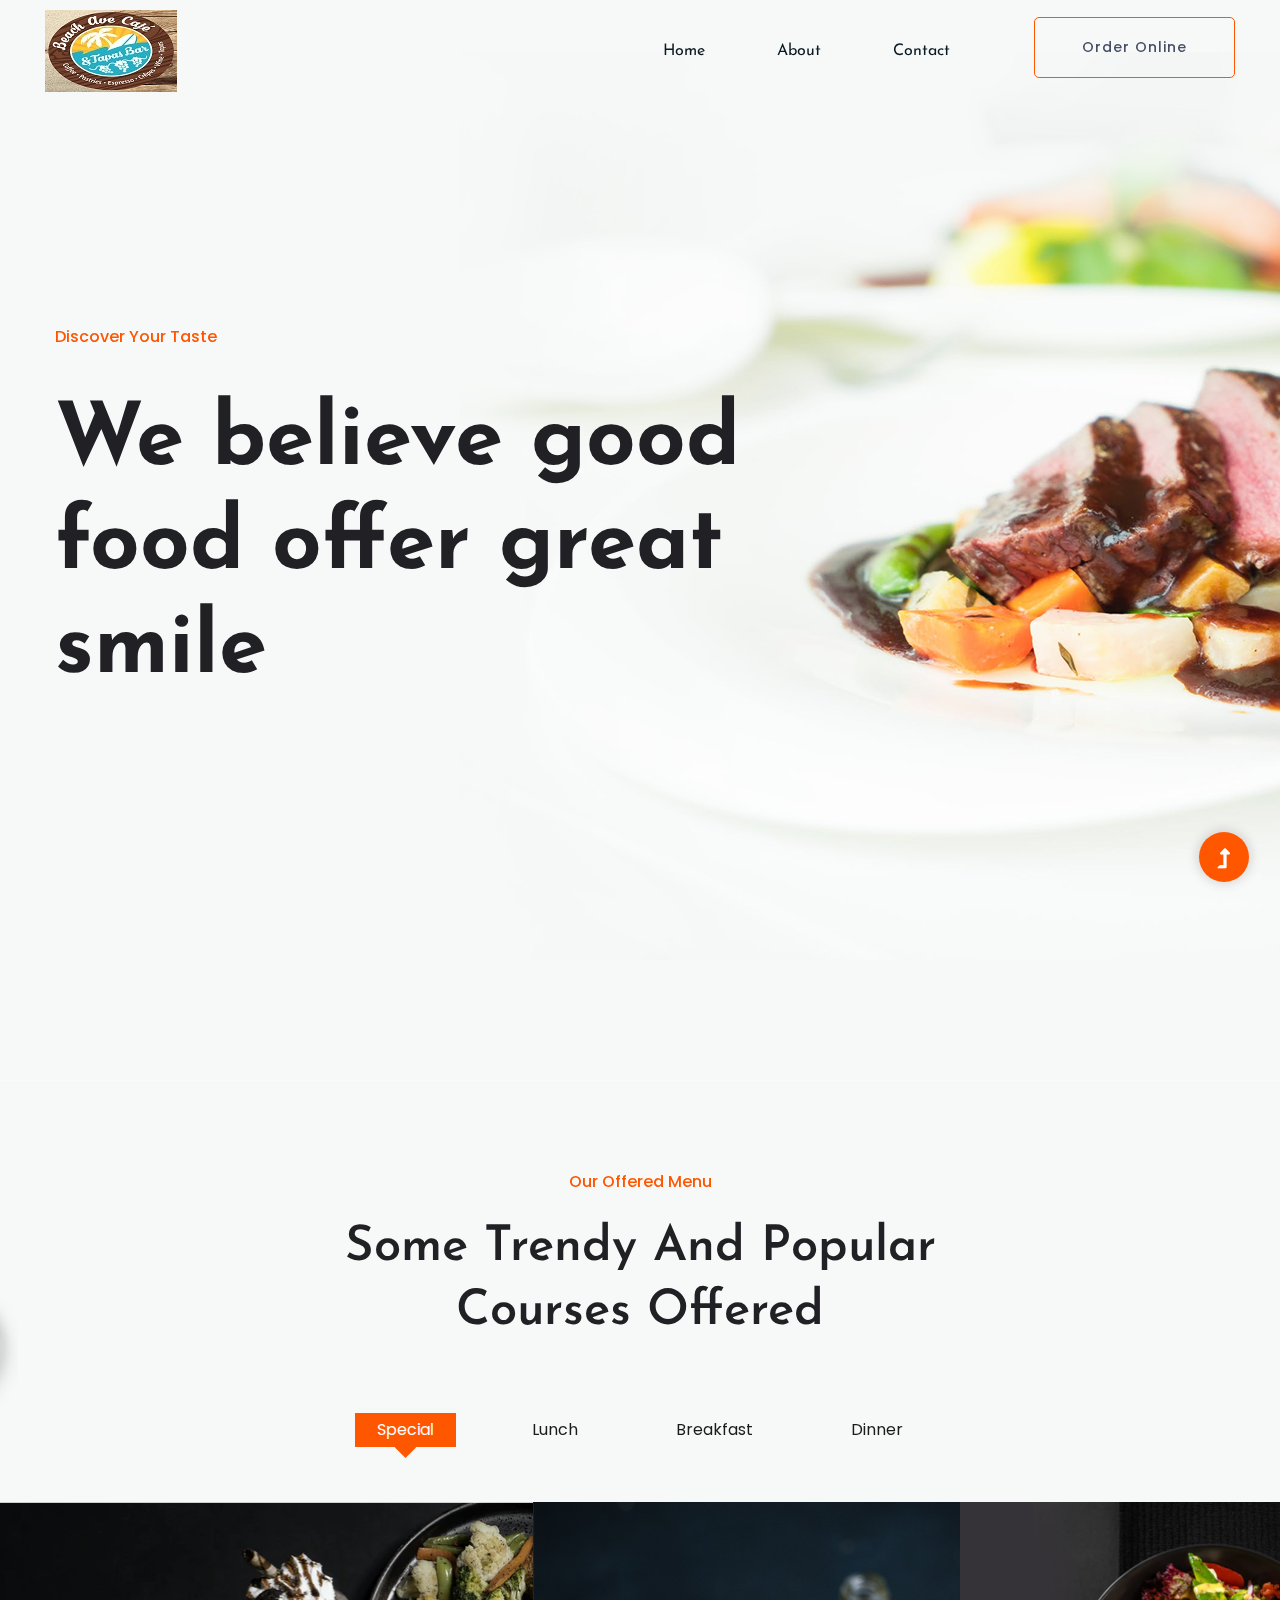
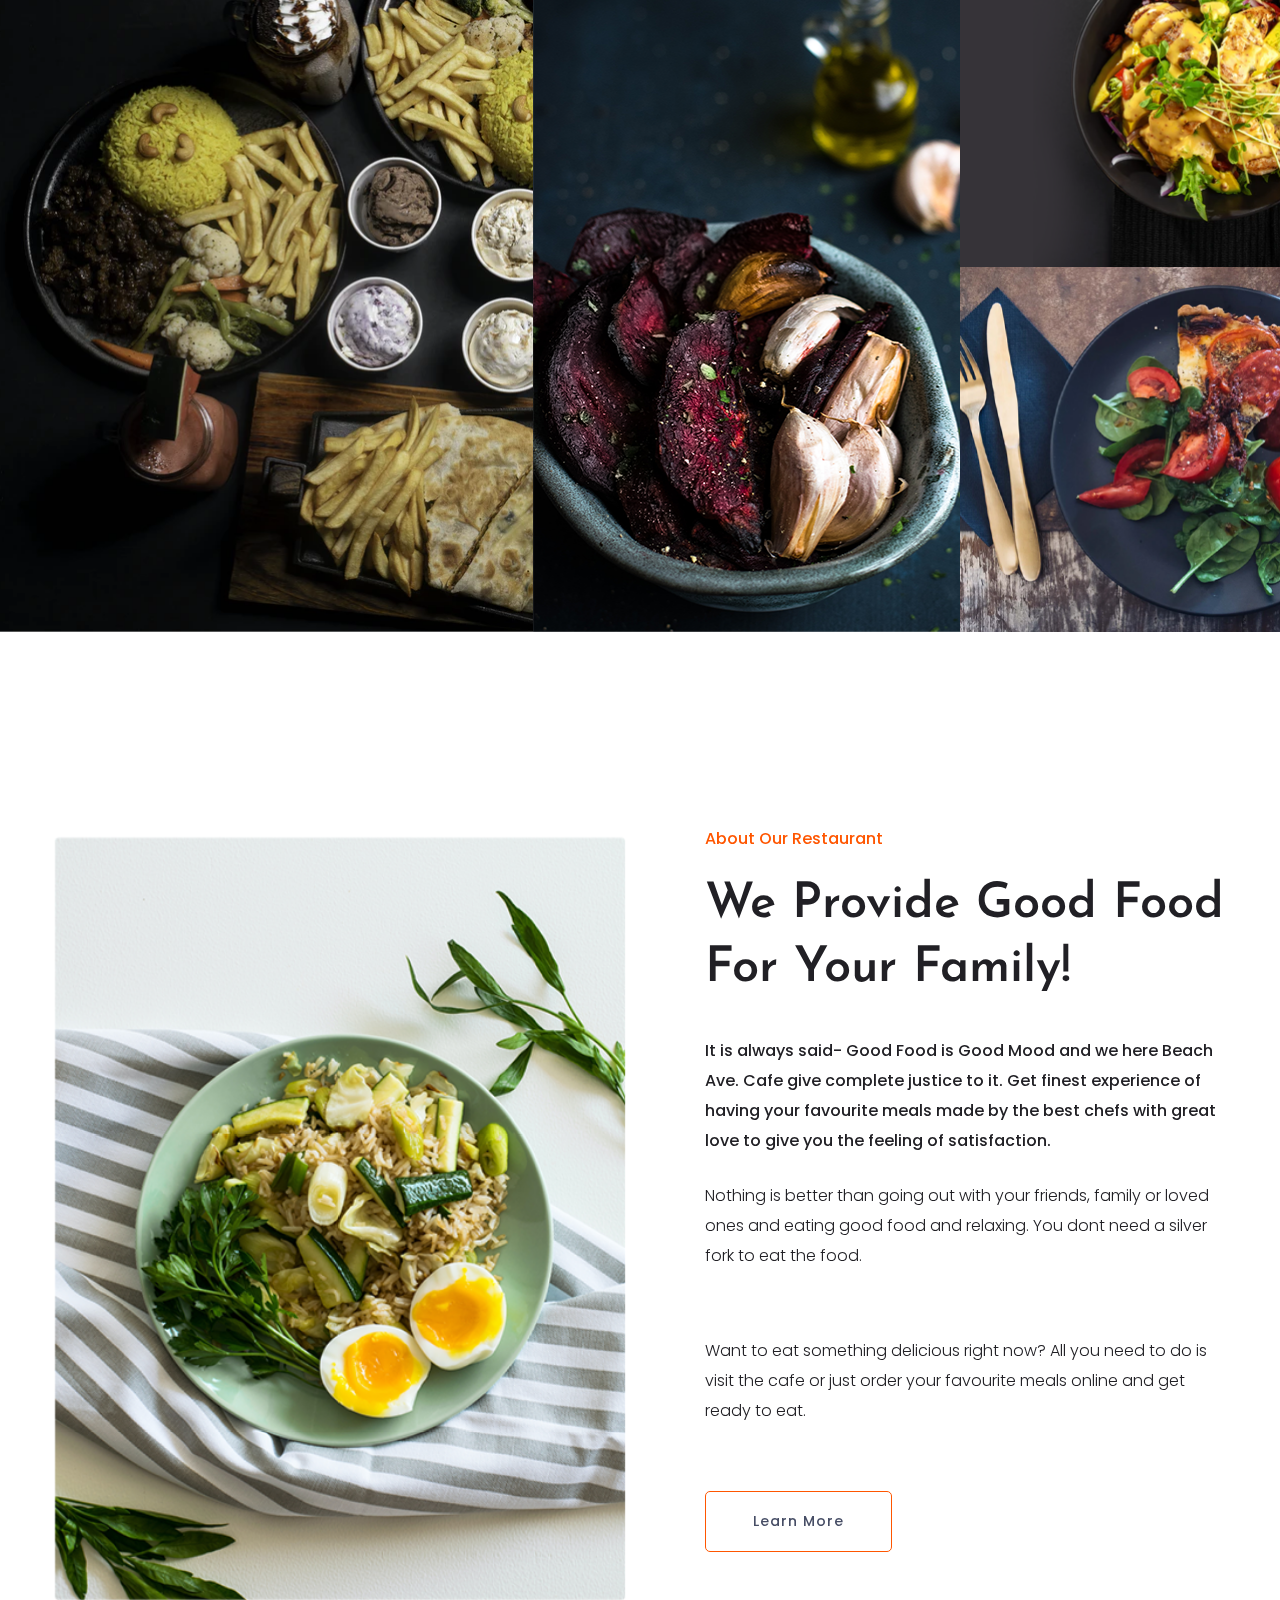
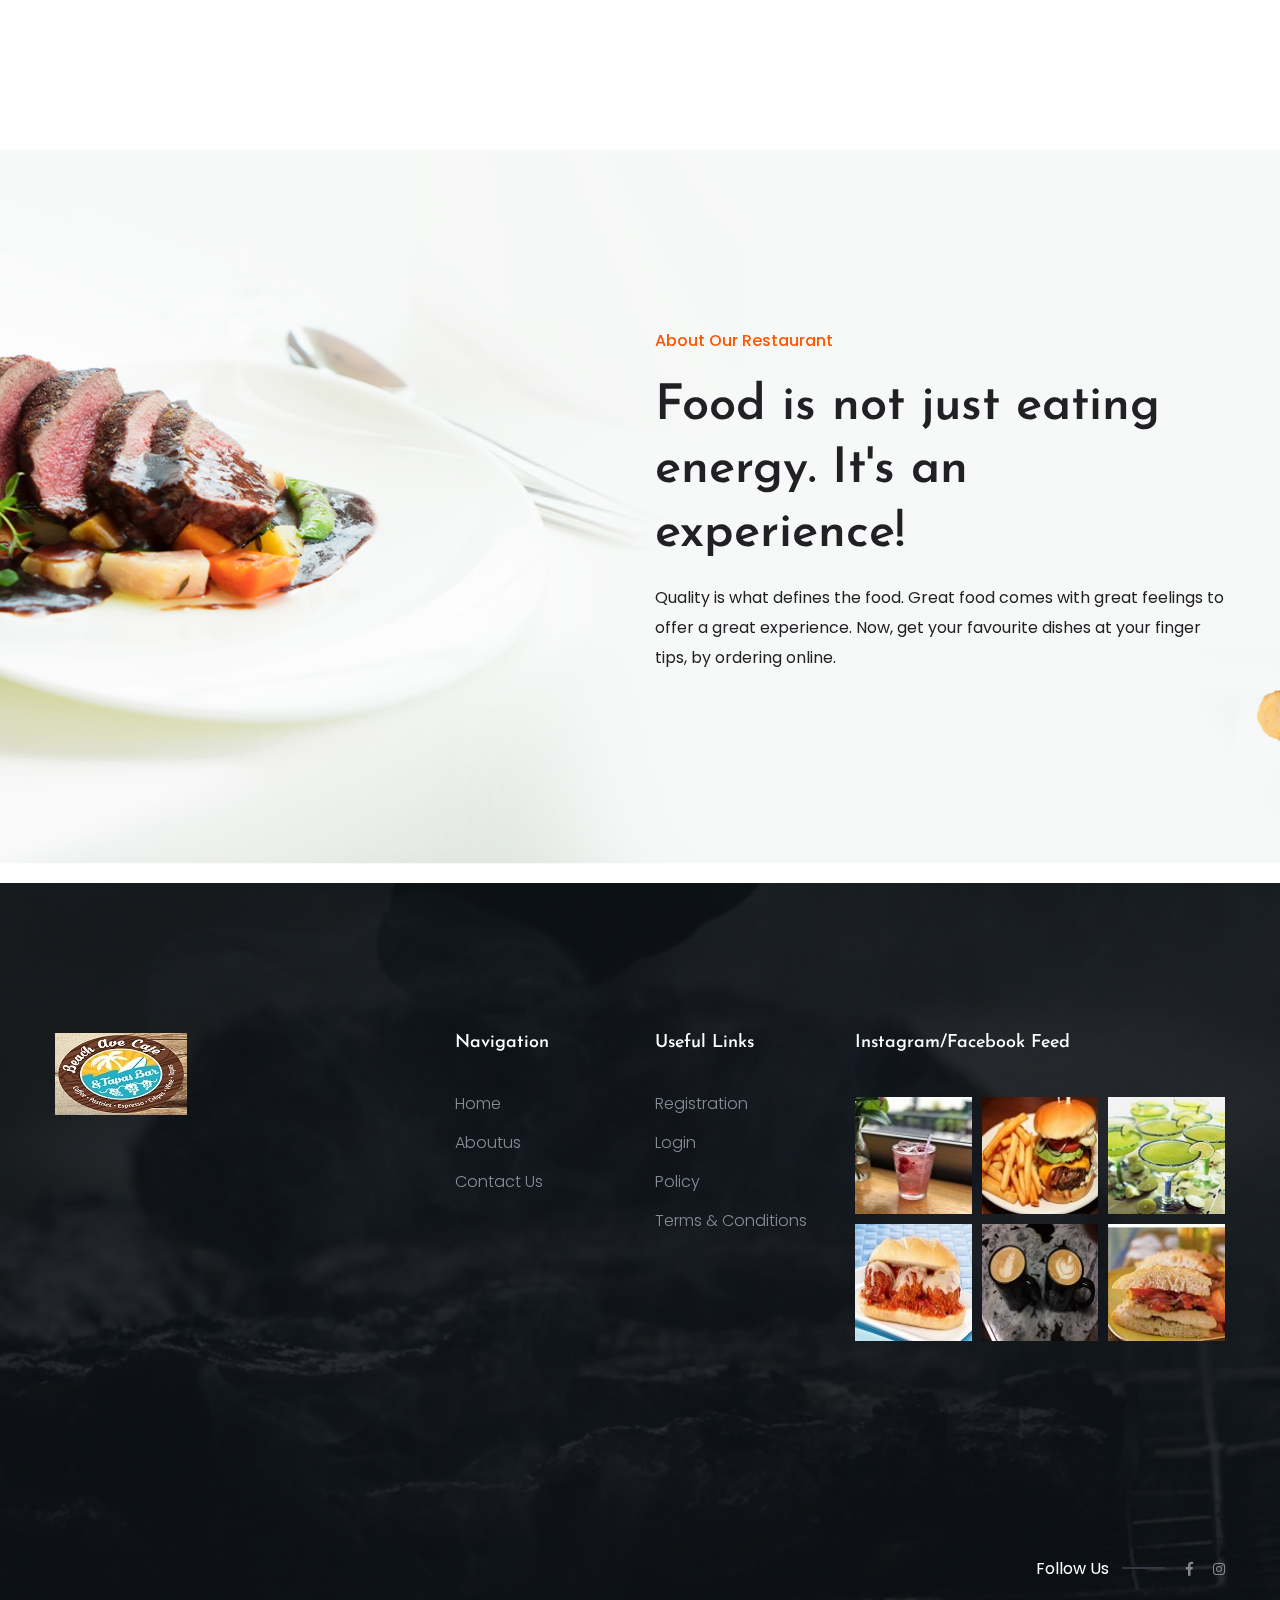
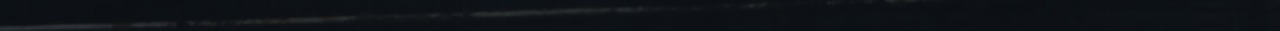
==== index.html @ daa6604e "initial commit" ====
<!doctype html>
<html class="no-js" lang="zxx">
<head>
    <meta charset="utf-8">
    <meta http-equiv="x-ua-compatible" content="ie=edge">
    <title> Beach Ave. Cafe </title>
    <meta name="description" content="">
    <meta name="viewport" content="width=device-width, initial-scale=1">
    <link rel="manifest" href="site.webmanifest">
    <link rel="shortcut icon" type="image/x-icon" href="assets/img/favicon.ico">

	<!-- CSS here -->
	<link rel="stylesheet" href="assets/css/bootstrap.min.css">
	<link rel="stylesheet" href="assets/css/owl.carousel.min.css">
	<link rel="stylesheet" href="assets/css/slicknav.css">
    <link rel="stylesheet" href="assets/css/flaticon.css">
    <link rel="stylesheet" href="assets/css/gijgo.css">
	<link rel="stylesheet" href="assets/css/animate.min.css">
	<link rel="stylesheet" href="assets/css/magnific-popup.css">
	<link rel="stylesheet" href="assets/css/fontawesome-all.min.css">
	<link rel="stylesheet" href="assets/css/themify-icons.css">
	<link rel="stylesheet" href="assets/css/slick.css">
	<link rel="stylesheet" href="assets/css/nice-select.css">
	<link rel="stylesheet" href="assets/css/style.css">
</head>
<body>
     <!--? Preloader Start -->
    <div id="preloader-active">
        <div class="preloader d-flex align-items-center justify-content-center">
            <div class="preloader-inner position-relative">
                <div class="preloader-circle"></div>
                <div class="preloader-img pere-text">
                    <img src="assets/img/logo/beachavecafe.jpg" alt="">
                </div>
            </div>
        </div>
    </div>
    <!-- Preloader Start -->
    <header>
        <!--? Header Start -->
        <div class="header-area header-transparent">
                <div class="main-header  header-sticky">
                    <div class="container-fluid">
                        <div class="row align-items-center">
                            <!-- Logo -->
                            <div class="col-xl-2 col-lg-2 col-md-1">
                                <div class="logo">
                                    <a href="index.html"><img src="assets/img/logo/beachavecafe.jpg" alt=""></a>
                                </div>
                            </div>
                            <div class="col-xl-10 col-lg-10 col-md-10">
                                <div class="menu-main d-flex align-items-center justify-content-end">
                                    <!-- Main-menu -->
                                    <div class="main-menu f-right d-none d-lg-block">
                                        <nav> 
                                            <ul id="navigation">
                                                <li><a href="index.html">Home</a></li>
                                                <li><a href="about.html">About</a></li>
                                                <li><a href="contact.html">Contact</a></li>
                                            </ul>
                                        </nav>
                                    </div>
                                    <div class="header-right-btn f-right d-none d-lg-block ml-20">
                                        <a href="https://order.tbdine.com/beach-ave?src=3" target="_blank" class="border-btn header-btn">Order Online</a>
                                    </div>
                                </div>
                            </div>   
                            <!-- Mobile Menu -->
                            <div class="col-12">
                                <div class="mobile_menu d-block d-lg-none"></div>
                            </div>
                        </div>
                    </div>
                </div>
        </div>
        <!-- Header End -->
    </header>
     <main>
        <!--? slider Area Start-->
        <div class="slider-area ">
            <div class="slider-active">
                <!-- Single Slider -->
                <div class="single-slider slider-height d-flex align-items-center">
                    <div class="container">
                        <div class="row">
                            <div class="col-xl-9 col-lg-9 col-md-9">
                                <div class="hero__caption">
                                    <span data-animation="fadeInLeft" data-delay=".2s">Discover Your Taste</span>
                                    <h1 data-animation="fadeInLeft" data-delay=".4s">We believe good food offer great smile</h1>
                                </div>
                            </div>
                        </div>
                    </div>
                </div>
                <!-- Single Slider -->
                <div class="single-slider slider-height d-flex align-items-center">
                    <div class="container">
                        <div class="row">
                            <div class="col-xl-9 col-lg-9 col-md-9">
                                <div class="hero__caption">
                                    <span data-animation="fadeInLeft" data-delay=".2s">Discover Your Taste</span>
                                    <h1 data-animation="fadeInLeft" data-delay=".4s">We belive good food offer great smile</h1>
                                    <p data-animation="fadeInLeft" data-delay=".6s">There is no sincere love than love of food. Now you can access your favourite restaurant at your finger tips. Enjoy the meals at your door step and have a comfortable experience.</p>
                                    <!-- Hero-btn -->
                                    
                                </div>
                            </div>
                        </div>
                    </div>
                </div>
            </div>
        </div>
        <!-- slider Area End-->
        <!--? gallery Products Start -->
        <section class="gallery-area fix ">
            <!-- Gallery Top Start -->
            <div class="gallery-top section-bg pt-90 pb-40" data-background="assets/img/gallery/section_bg01.png">
                <div class="container">
                    <div class="row justify-content-center">
                        <div class="cl-xl-7 col-lg-8 col-md-10">
                            <!-- Section Tittle -->
                            <div class="section-tittle text-center mb-70">
                                <span>Our Offered Menu</span>
                                <h2>Some Trendy And  Popular Courses Offered</h2>
                            </div> 
                        </div>
                    </div>
                    <div class="row justify-content-center">
                        <div class="properties__button">
                            <!--Nav Button  -->
                            <nav>                                                                         
                                <div class="nav nav-tabs" id="nav-tab" role="tablist">
                                    <a class="nav-item nav-link active" id="nav-home-tab" data-toggle="tab" href="#nav-home" role="tab" aria-controls="nav-home" aria-selected="true">Special</a>
                                    <a class="nav-item nav-link" id="nav-profile-tab" data-toggle="tab" href="#nav-profile" role="tab" aria-controls="nav-profile" aria-selected="false"> Lunch</a>
                                    <a class="nav-item nav-link" id="nav-contact-tab" data-toggle="tab" href="#nav-contact" role="tab" aria-controls="nav-contact" aria-selected="false"> Breakfast </a>
                                    <a class="nav-item nav-link" id="nav-dinner-tab" data-toggle="tab" href="#nav-dinner" role="tab" aria-controls="nav-dinner" aria-selected="false"> Dinner </a>
                                </div>
                            </nav>
                            <!--End Nav Button  -->
                        </div>
                    </div>
                </div>
            </div>
            <!-- Gallery Top End -->
            <!-- Gallery Bottom Start -->
            <div class="container-fluid p-0">
                <!-- Nav Card -->
                <div class="tab-content" id="nav-tabContent">
                    <!-- card one -->
                    <div class="tab-pane fade show active" id="nav-home" role="tabpanel" aria-labelledby="nav-home-tab">
                        <div class="row no-gutters">
                            <div class="col-lg-5 col-md-6 col-sm-6">
                                <div class="gallery-box">
                                    <div class="single-gallery">
                                        <div class="gallery-img big-img" style="background-image: url(assets/img/gallery/gallery1.png);"></div>
                                        <div class="g-caption">
                                            <span></span>
                                            <h4>Delicious Food</h4>
                                            <p></p>
                                            <a href="#" class="btn order-btn">Order Now</a>
                                        </div>
                                    </div>
                                </div>
                            </div>
                            <div class="col-lg-4 col-md-6 col-sm-6">
                                <div class="gallery-box">
                                    <div class="single-gallery">
                                        <div class="gallery-img big-img" style="background-image: url(assets/img/gallery/gallery2.png);"></div>
                                        <div class="g-caption">
                                            <span></span>
                                            <h4>Delicious Food</h4>
                                            <p></p>
                                            <a href="#" class="btn order-btn">Order Now</a>
                                        </div>
                                    </div>
                                </div>
                            </div>
                            <div class="col-lg-3 col-md-12">
                                <div class="row no-gutters">
                                    <div class="col-lg-12 col-md-6 col-sm-6">
                                        <div class="gallery-box">
                                            <div class="single-gallery">
                                                <div class="gallery-img smoll-img" style="background-image: url(assets/img/gallery/gallery3.png);"></div>
                                                <div class="g-caption">
                                                    <span></span>
                                                    <h4>Delicious Food</h4>
                                                    <p></p>
                                                    <a href="#" class="btn order-btn">Order Now</a>
                                                </div>
                                            </div>
                                        </div>
                                    </div>
                                    <div class="col-lg-12 col-md-6 col-sm-6">
                                        <div class="gallery-box">
                                            <div class="single-gallery">
                                                <div class="gallery-img smoll-img" style="background-image: url(assets/img/gallery/gallery4.png);"></div>
                                                <div class="g-caption">
                                                    <span></span>
                                                    <h4>Delicious Food</h4>
                                                    <p></p>
                                                    <a href="#" class="btn order-btn">Order Now</a>
                                                </div>
                                            </div>
                                        </div>
                                    </div>
                                </div>
                            </div>
                        </div>
                    </div>
                    <!-- Card two -->
                    <div class="tab-pane fade" id="nav-profile" role="tabpanel" aria-labelledby="nav-profile-tab">
                        <div class="row no-gutters">
                            <div class="col-lg-5 col-md-6 col-sm-6">
                                <div class="gallery-box">
                                    <div class="single-gallery">
                                        <div class="gallery-img big-img" style="background-image: url(assets/img/gallery/gallery2.png);"></div>
                                        <div class="g-caption">
                                            <span></span>
                                            <h4>Delicious Food</h4>
                                            <p></p>
                                            <a href="#" class="btn order-btn">Order Now</a>
                                        </div>
                                    </div>
                                </div>
                            </div>
                            <div class="col-lg-4 col-md-6 col-sm-6">
                                <div class="gallery-box">
                                    <div class="single-gallery">
                                        <div class="gallery-img big-img" style="background-image: url(assets/img/gallery/gallery1.png);"></div>
                                        <div class="g-caption">
                                            <span></span>
                                            <h4>Delicious Food</h4>
                                            <p></p>
                                            <a href="#" class="btn order-btn">Order Now</a>
                                        </div>
                                    </div>
                                </div>
                            </div>
                            <div class="col-lg-3 col-md-12">
                                <div class="row no-gutters">
                                    <div class="col-lg-12 col-md-6 col-sm-6">
                                        <div class="gallery-box">
                                            <div class="single-gallery">
                                                <div class="gallery-img smoll-img" style="background-image: url(assets/img/gallery/gallery3.png);"></div>
                                                <div class="g-caption">
                                                    <span></span>
                                                    <h4>Delicious Food</h4>
                                                    <p></p>
                                                    <a href="#" class="btn order-btn">Order Now</a>
                                                </div>
                                            </div>
                                        </div>
                                    </div>
                                    <div class="col-lg-12 col-md-6 col-sm-6">
                                        <div class="gallery-box">
                                            <div class="single-gallery">
                                                <div class="gallery-img smoll-img" style="background-image: url(assets/img/gallery/gallery4.png);"></div>
                                                <div class="g-caption">
                                                    <span></span>
                                                    <h4>Delicious Food</h4>
                                                    <p></p>
                                                    <a href="#" class="btn order-btn">Order Now</a>
                                                </div>
                                            </div>
                                        </div>
                                    </div>
                                </div>
                            </div>
                        </div>
                    </div>
                    <!-- Card three -->
                    <!-- <div class="tab-pane fade" id="nav-contact" role="tabpanel" aria-labelledby="nav-contact-tab">
                        <div class="row no-gutters">
                            <div class="col-lg-5 col-md-6 col-sm-6">
                                <div class="gallery-box">
                                    <div class="single-gallery">
                                        <div class="gallery-img big-img" style="background-image: url(assets/img/gallery/gallery1.png);"></div>
                                        <div class="g-caption">
                                            <span></span>
                                            <h4>Delicious Food</h4>
                                            <p></p>
                                            <a href="#" class="btn order-btn">Order Now</a>
                                        </div>
                                    </div>
                                </div>
                            </div>
                            <div class="col-lg-4 col-md-6 col-sm-6">
                                <div class="gallery-box">
                                    <div class="single-gallery">
                                        <div class="gallery-img big-img" style="background-image: url(assets/img/gallery/gallery2.png);"></div>
                                        <div class="g-caption">
                                            <span>$25</span>
                                            <h4>Delicious Food</h4>
                                            <p>Ut enim ad minim veniam quis nostr.</p>
                                            <a href="#" class="btn order-btn">Order Now</a>
                                        </div>
                                    </div>
                                </div>
                            </div>
                            <div class="col-lg-3 col-md-12">
                                <div class="row no-gutters">
                                    <div class="col-lg-12 col-md-6 col-sm-6">
                                        <div class="gallery-box">
                                            <div class="single-gallery">
                                                <div class="gallery-img smoll-img" style="background-image: url(assets/img/gallery/gallery3.png);"></div>
                                                <div class="g-caption">
                                                    <span>$25</span>
                                                    <h4>Delicious Food</h4>
                                                    <p>Ut enim ad minim veniam quis nostr.</p>
                                                    <a href="#" class="btn order-btn">Order Now</a>
                                                </div>
                                            </div>
                                        </div>
                                    </div>
                                    <div class="col-lg-12 col-md-6 col-sm-6">
                                        <div class="gallery-box">
                                            <div class="single-gallery">
                                                <div class="gallery-img smoll-img" style="background-image: url(assets/img/gallery/gallery4.png);"></div>
                                                <div class="g-caption">
                                                    <span>$25</span>
                                                    <h4>Delicious Food</h4>
                                                    <p>Ut enim ad minim veniam quis nostr.</p>
                                                    <a href="#" class="btn order-btn">Order Now</a>
                                                </div>
                                            </div>
                                        </div>
                                    </div>
                                </div>
                            </div>
                        </div>
                    </div> -->
                    <!-- Card Four -->
                    <!-- <div class="tab-pane fade" id="nav-dinner" role="tabpanel" aria-labelledby="nav-dinner">
                        <div class="row no-gutters">
                            <div class="col-lg-5 col-md-6 col-sm-6">
                                <div class="gallery-box">
                                    <div class="single-gallery">
                                        <div class="gallery-img big-img" style="background-image: url(assets/img/gallery/gallery3.png);"></div>
                                        <div class="g-caption">
                                            <span>$25</span>
                                            <h4>Delicious Food</h4>
                                            <p>Ut enim ad minim veniam quis nostr.</p>
                                            <a href="#" class="btn order-btn">Order Now</a>
                                        </div>
                                    </div>
                                </div>
                            </div>
                            <div class="col-lg-4 col-md-6 col-sm-6">
                                <div class="gallery-box">
                                    <div class="single-gallery">
                                        <div class="gallery-img big-img" style="background-image: url(assets/img/gallery/gallery4.png);"></div>
                                        <div class="g-caption">
                                            <span>$25</span>
                                            <h4>Delicious Food</h4>
                                            <p>Ut enim ad minim veniam quis nostr.</p>
                                            <a href="#" class="btn order-btn">Order Now</a>
                                        </div>
                                    </div>
                                </div>
                            </div>
                            <div class="col-lg-3 col-md-12">
                                <div class="row no-gutters">
                                    <div class="col-lg-12 col-md-6 col-sm-6">
                                        <div class="gallery-box">
                                            <div class="single-gallery">
                                                <div class="gallery-img smoll-img" style="background-image: url(assets/img/gallery/gallery1.png);"></div>
                                                <div class="g-caption">
                                                    <span>$25</span>
                                                    <h4>Delicious Food</h4>
                                                    <p>Ut enim ad minim veniam quis nostr.</p>
                                                    <a href="#" class="btn order-btn">Order Now</a>
                                                </div>
                                            </div>
                                        </div>
                                    </div>
                                    <div class="col-lg-12 col-md-6 col-sm-6">
                                        <div class="gallery-box">
                                            <div class="single-gallery">
                                                <div class="gallery-img smoll-img" style="background-image: url(assets/img/gallery/gallery2.png);"></div>
                                                <div class="g-caption">
                                                    <span>$25</span>
                                                    <h4>Delicious Food</h4>
                                                    <p>Ut enim ad minim veniam quis nostr.</p>
                                                    <a href="#" class="btn order-btn">Order Now</a>
                                                </div>
                                            </div>
                                        </div>
                                    </div>
                                </div>
                            </div>
                        </div>
                    </div> -->
                </div>
                <!-- End Nav Card -->
            </div>
            <!-- Gallery Bottom End -->
        </section>
        <!-- gallery Products End -->
        <!--? About-2 Area Start -->
        <div class="about-area2 section-padding30">
            <div class="container">
                <div class="row align-items-center">
                    <div class="col-lg-6 col-md-12">
                        <!-- about-img -->
                        <div class="about-img ">
                            <img src="assets/img/gallery/about2.png" alt="">
                        </div>
                    </div>
                    <div class="col-lg-6 col-md-12">
                        <div class="about-caption mb-50">
                            <!-- Section Tittle -->
                            <div class="section-tittle mb-35">
                                <span>About Our Restaurant</span>
                                <h2>We Provide Good Food  For Your Family!</h2>
                            </div>
                            <p class="pera-top">It is always said- Good Food is Good Mood and we here Beach Ave. Cafe give complete justice to it. Get finest experience of having your favourite meals made by the best chefs with great love to give you the feeling of satisfaction. </p>

                            <p  class="mb-65 pera-bottom">Nothing is better than going out with your friends, family or loved ones and eating good food and relaxing. You dont need a silver fork to eat the food.</p>
                            <p class="mb-65 pera-bottom">Want to eat something delicious right now? All you need to do is visit the cafe or just order your favourite meals online and get ready to eat.</p> 
                            <a href="about.html" class="border-btn">Learn More</a>
                        </div>
                    </div>
                </div>
            </div>
        </div>
        <!-- About-2 Area End -->
        <!--? Our Services Start -->
        
        <!-- Our Services End -->
        <!--? About-3 Start -->
        <div class="about-area3 pt-180 pb-170 section-bg" data-background="assets/img/gallery/section_bg03.png">
            <div class="container">
                <div class="row justify-content-end">
                    <div class="col-xl-6 col-lg-6 col-md-9 col-sm-11">
                        <!-- Section Tittle -->
                        <div class="section-tittle section-tittle2 mb-40">
                            <span>About Our Restaurant</span>
                            <h2>Food is not just eating energy. It's an experience!</h2>
                            <p>Quality is what defines the food. Great food comes with great feelings to offer a great experience. Now, get your favourite dishes at your finger tips, by ordering online.</p>
                        </div>                     
                    </div>
                </div>
            </div>
        </div>
        <!-- About-3 End -->
        <!--? Blog Area Start -->
      <!--   <section class="blogs-area section-padding30">
            <div class="container">
                <div class="row justify-content-center">
                    <div class="col-lg-6">
                      
                        <div class="section-tittle text-center mb-70">
                            <span>Our New Blog News</span>
                            <h2>Our Recnet News</h2>
                        </div>
                    </div>
                </div>
                <div class="row">
                    <div class="col-lg-4 col-md-6">
                        <div class="single-blogs mb-100">
                            <div class="blog-img">
                                <img src="assets/img/gallery/blog1.png" alt="">
                            </div>
                            <div class="blog-cap">
                                <span class="color1">23 Dec, 2020</span>
                                <h4><a href="blog_details.html">Addiction When Food Plate Becomes</a></h4>
                            </div>
                        </div>
                    </div>
                    <div class="col-lg-4 col-md-6">
                        <div class="single-blogs mb-100">
                            <div class="blog-img">
                                <img src="assets/img/gallery/blog2.png" alt="">
                            </div>
                            <div class="blog-cap">
                                <span class="color1">23 Dec, 2020</span>
                                <h4><a href="blog_details.html">Addiction When Food Plate Becomes</a></h4>
                            </div>
                        </div>
                    </div>
                    <div class="col-lg-4 col-md-6">
                        <div class="single-blogs mb-100">
                            <div class="blog-img">
                                <img src="assets/img/gallery/blog3.png" alt="">
                            </div>
                            <div class="blog-cap">
                                <span class="color1">23 Dec, 2020</span>
                                <h4><a href="blog_details.html">Addiction When Food Plate Becomes</a></h4>
                            </div>
                        </div>
                    </div>
                </div>
            </div>
        </section> -->
   
</main>
    <footer>
        <!--? Footer Start-->
        <div class="footer-area section-bg" data-background="assets/img/gallery/section_bg02.png">
            <div class="container">
                <div class="footer-top footer-padding">
                    <div class="row d-flex justify-content-between">
                        <div class="col-xl-4 col-lg-4 col-md-5 col-sm-8">
                            <div class="single-footer-caption mb-50">
                                <!-- logo -->
                                <div class="footer-logo">
                                    <a href="index.html"><img src="assets/img/logo/beachavecafe.jpg" alt=""></a>
                                </div>
                            </div>
                        </div>
                        <div class="col-xl-2 col-lg-2 col-md-5 col-sm-6">
                            <div class="single-footer-caption mb-50">
                                <div class="footer-tittle">
                                    <h4>Navigation</h4>
                                    <ul>
                                        <li><a href="index.html">Home</a></li>
                                        <li><a href="about.html">aboutus</a></li>    
                                        <li><a href="contact.html">Contact us</a></li>
                                    </ul>
                                </div>
                            </div>
                        </div>
                        <div class="col-xl-2 col-lg-2 col-md-5 col-sm-6">
                            <div class="single-footer-caption mb-50">
                                <div class="footer-tittle">
                                    <h4>Useful Links</h4>
                                    <ul>
                                        <li><a href="#">Registration</a></li>
                                        <li><a href="#">Login</a></li>
                                        <li><a href="#">Policy</a></li>
                                        <li><a href="#">Terms & Conditions</a></li>
                                    </ul>
                                </div>
                            </div>
                        </div>
                        <!-- Instagram -->
                        <div class="col-xl-4 col-lg-4 col-md-5 col-sm-7">
                            <div class="single-footer-caption mb-50">
                                <div class="footer-tittle">
                                    <h4>Instagram/Facebook Feed</h4>
                                </div>
                                <div class="instagram-gellay">
                                    <ul class="insta-feed">
                                        <li><a href="#"><img src="assets/img/gallery/img1.jpg" alt=""></a></li>
                                        <li><a href="#"><img src="assets/img/gallery/img7.jpg" alt=""></a></li>
                                        <li><a href="#"><img src="assets/img/gallery/img6.jpg" alt=""></a></li>
                                        <li><a href="#"><img src="assets/img/gallery/img9.jpg" alt=""></a></li>
                                        <li><a href="#"><img src="assets/img/gallery/img3.jpg" alt=""></a></li>
                                        <li><a href="#"><img src="assets/img/gallery/img8.jpg" alt=""></a></li>
                                    </ul>
                                </div>
                            </div>
                        </div>
                    </div>
                </div>
                <div class="footer-bottom">
                    <div class="row d-flex justify-content-between align-items-center">
                        <div class="col-xl-9 col-lg-8">
                            <div class="footer-copy-right">
                                <p style="display: none"><!-- Link back to Colorlib can't be removed. Template is licensed under CC BY 3.0. -->
  Copyright &copy;<script>document.write(new Date().getFullYear());</script> All rights reserved | This template is made with <i class="fa fa-heart" aria-hidden="true"></i> by <a href="https://colorlib.com" target="_blank">Colorlib</a>
  <!-- Link back to Colorlib can't be removed. Template is licensed under CC BY 3.0. --></p>
                            </div>
                        </div>
                        <div class="col-xl-3 col-lg-4">
                            <!-- Footer Social -->
                            <div class="footer-social f-right">
                                <span>Follow Us</span>
                                <a href="https://www.facebook.com/BeachAveCafe"><i class="fab fa-facebook-f"></i></a>                                
                                <a href="#"><i class="fab fa-instagram"></i></a>
                            </div>
                        </div>
                    </div>
                </div>
            </div>
        </div>
        <!-- Footer End-->
    </footer>
    <!-- Scroll Up -->
    <div id="back-top" >
        <a title="Go to Top" href="#"> <i class="fas fa-level-up-alt"></i></a>
    </div>

    <!-- JS here -->

    <script src="./assets/js/vendor/modernizr-3.5.0.min.js"></script>
    <!-- Jquery, Popper, Bootstrap -->
    <script src="./assets/js/vendor/jquery-1.12.4.min.js"></script>
    <script src="./assets/js/popper.min.js"></script>
    <script src="./assets/js/bootstrap.min.js"></script>
    <!-- Jquery Mobile Menu -->
    <script src="./assets/js/jquery.slicknav.min.js"></script>

    <!-- Jquery Slick , Owl-Carousel Plugins -->
    <script src="./assets/js/owl.carousel.min.js"></script>
    <script src="./assets/js/slick.min.js"></script>
    <!-- One Page, Animated-HeadLin -->
    <script src="./assets/js/wow.min.js"></script>
    <script src="./assets/js/animated.headline.js"></script>
    <script src="./assets/js/jquery.magnific-popup.js"></script>

    <!-- Date Picker -->
    <script src="./assets/js/gijgo.min.js"></script>
    <!-- Nice-select, sticky -->
    <script src="./assets/js/jquery.nice-select.min.js"></script>
    <script src="./assets/js/jquery.sticky.js"></script>
    
    <!-- contact js -->
    <script src="./assets/js/contact.js"></script>
    <script src="./assets/js/jquery.form.js"></script>
    <script src="./assets/js/jquery.validate.min.js"></script>
    <script src="./assets/js/mail-script.js"></script>
    <script src="./assets/js/jquery.ajaxchimp.min.js"></script>
    
    <!-- Jquery Plugins, main Jquery -->    
    <script src="./assets/js/plugins.js"></script>
    <script src="./assets/js/main.js"></script>

</body>
</html>
---- assets/css/flaticon.css ----
/*
  	Flaticon icon font: Flaticon
  	Creation date: 03/05/2020 09:44
  	*/

@font-face {
  font-family: "Flaticon";
  src: url("../fonts/Flaticon.eot");
  src: url("../fonts/Flaticon.eot?#iefix") format("embedded-opentype"),
       url("../fonts/Flaticon.woff2") format("woff2"),
       url("../onts/Flaticon.woff") format("woff"),
       url("../fonts/Flaticon.ttf") format("truetype"),
       url("../fonts/Flaticon.svg#Flaticon") format("svg");
  font-weight: normal;
  font-style: normal;
}

@media screen and (-webkit-min-device-pixel-ratio:0) {
  @font-face {
    font-family: "Flaticon";
    src: url("../fonts/Flaticon.svg#Flaticon") format("svg");
  }
}

[class^="flaticon-"]:before, [class*=" flaticon-"]:before,
[class^="flaticon-"]:after, [class*=" flaticon-"]:after {   
  font-family: Flaticon;
font-style: normal;
margin-left: 20px;
}

.flaticon-restaurant:before { content: "\f100"; }
.flaticon-tools-and-utensils-1:before { content: "\f101"; }
.flaticon-hat:before { content: "\f102"; }
---- assets/css/gijgo.css ----
.gj-button {
    background-color: #f5f5f5;
    border: 1px solid #ddd;
    color: #000;
    border-radius: 3px;
    padding: 6px 10px;
    cursor: pointer;
}

.gj-unselectable {
    -webkit-touch-callout: none;
    -webkit-user-select: none;
    -khtml-user-select: none;
    -moz-user-select: none;
    -ms-user-select: none;
    user-select: none;
}

.gj-row {
    display: -webkit-box;
    display: -ms-flexbox;
    display: flex;
    -ms-flex-wrap: wrap;
    flex-wrap: wrap;
}

.gj-margin-left-5 {
    margin-left: 5px;
}

.gj-margin-left-10 {
    margin-left: 10px;
}

.gj-width-full {
    width: 100%;
}

.gj-cursor-pointer {
    cursor: pointer;
}

.gj-text-align-center {
    text-align: center;
}

.gj-font-size-16 {
    font-size: 16px;
}

.gj-hidden {
    display: none;
}

/** Material Design */
.gj-button-md {
    background: 0 0;
    border: none;
    border-radius: 2px;
    color: rgba(0, 0, 0, 0.87);
    position: relative;
    height: 36px;
    margin: 0;
    min-width: 64px;
    padding: 0 16px;
    display: inline-block;
    font-family: "Roboto","Helvetica","Arial",sans-serif;
    font-size: 1rem;
    font-weight: 500;
    text-transform: uppercase;
    letter-spacing: 0;
    overflow: hidden;
    will-change: box-shadow;
    transition: box-shadow .2s cubic-bezier(.4,0,1,1),background-color .2s cubic-bezier(.4,0,.2,1),color .2s cubic-bezier(.4,0,.2,1);
    outline: none;
    cursor: pointer;
    text-decoration: none;
    text-align: center;
    line-height: 36px;
    vertical-align: middle;
    overflow: hidden;
    -webkit-user-select: none;
    -moz-user-select: none;
    -ms-user-select: none;
    user-select: none;
}

.gj-button-md:hover {
    background-color: rgba(158,158,158,.2);
}

.gj-button-md:disabled {
    color: rgba(0,0,0,.26);
    background: 0 0;
}

.gj-button-md .material-icons,
.gj-button-md .gj-icon {
    vertical-align: middle;
    /*font-size: 1.3rem;
    margin-right: 4px;*/
}

.gj-button-md.gj-button-md-icon {
    width: 24px;
    height: 31px;
    min-width: 24px;
    padding: 0px;
    display: table;
}

.gj-button-md.gj-button-md-icon .material-icons,
.gj-button-md.gj-button-md-icon .gj-icon {
    display: table-cell;
    margin-right: 0px;
    width: 24px;
    height: 24px;
}

.gj-button-md.active {
    background-color: rgba(158,158,158,.4);
}

.gj-button-md-group {
    position: relative;
    display: inline-block;
    vertical-align: middle;
}
.gj-textbox-md {
	/* border: none; */
	/* border-bottom: 1px solid rgba(0,0,0,.42); */
	display: block;
	font-family: "Helvetica","Arial",sans-serif;
	font-size: 16px;
	line-height: 16px;
	/* padding: 4px 0px; */
	margin: 0;
	/* width: 100%; */
	background: 0 0;
	/* text-align: ; */
	color: rgba(0,0,0,.87);
	padding-left: 44px;
	border: 1px solid #dca73a;
	/* padding: 15px 15px; */
	/* text-align: center; */
	width: 177px;
	height: 55px;
	border-radius: 5px;
}
.gj-textbox-md:focus,
.gj-textbox-md:active {
    /* border-bottom: 2px solid rgba(0,0,0,.42); */
    outline: none;
}

.gj-textbox-md::placeholder {
    color: #8e8e8e;
}

.gj-textbox-md:-ms-input-placeholder {
    color: #8e8e8e;
}

.gj-textbox-md::-ms-input-placeholder {
    color: #8e8e8e;
}

.gj-md-spacer-24 {
    min-width: 24px;
    width: 24px;
    display: inline-block;
}

.gj-md-spacer-32 {
    min-width: 32px;
    width: 32px;
    display: inline-block;
}

.gj-modal {
    position: fixed;
    top: 0;
    right: 0;
    bottom: 0;
    left: 0;
    z-index: 1203;
    display: none;
    overflow: hidden;
    -webkit-overflow-scrolling: touch;
    outline: 0;
    background-color: rgba(0, 0, 0, 0.54118);
    transition: 200ms ease opacity;
    will-change: opacity;
}

/* List */
ul.gj-list li [data-role="wrapper"] {
    display: table;
    width: 100%;
}

ul.gj-list li [data-role="checkbox"] {
    display: table-cell;
    vertical-align:middle;
    text-align:center;
}

ul.gj-list li [data-role="image"] {
    display: table-cell;
    vertical-align:middle;
    text-align:center;
}

ul.gj-list li [data-role="display"] {
    display: table-cell;
    vertical-align:middle;
    cursor: pointer;
}

ul.gj-list li [data-role="display"]:empty:before {
  content: "\200b"; /* unicode zero width space character */
}

/* List - Bootstrap */
ul.gj-list-bootstrap {
    padding-left: 0px;
    margin-bottom: 0px;
}

ul.gj-list-bootstrap li {
    padding: 0px;
}

ul.gj-list-bootstrap li [data-role="wrapper"] {
    padding: 0px 10px;
}

ul.gj-list-bootstrap li [data-role="checkbox"] {
    width: 24px;
    padding: 3px;
}

ul.gj-list-bootstrap li [data-role="image"] {
    width: 24px;
    height: 24px;
}

ul.gj-list-bootstrap li [data-role="display"] {
    padding: 8px 0px 8px 4px;
}

.list-group-item.active ul li, .list-group-item.active:focus ul li, .list-group-item.active:hover ul li {
    text-shadow: none;
    color:initial;
}

/* List - Material Design */
ul.gj-list-md {
    padding: 0px;
    list-style: none;
    list-style-type: none;
    line-height: 24px;
    letter-spacing: 0;
    color: #616161; /* Gray 700 */
}

ul.gj-list-md li {
    display: list-item;
    list-style-type: none;
    padding: 0px;
    min-height: unset;
    box-sizing: border-box;
    align-items: center;
    cursor: default;
    overflow: hidden;

    font-family: "Roboto","Helvetica","Arial",sans-serif;
    font-size: 16px;
    font-weight: 400;
    letter-spacing: .04em;
    line-height: 1;
    
    -webkit-flex-direction: row;
    -ms-flex-direction: row;
    flex-direction: row;
    -webkit-flex-wrap: nowrap;
    -ms-flex-wrap: nowrap;
    flex-wrap: nowrap;
}

ul.gj-list-md li [data-role="checkbox"] {
    height: 24px;
    width: 24px;
}

ul.gj-list-md li [data-role="image"] {
    height: 24px;
    width: 24px;
}

ul.gj-list-md li [data-role="display"] {
    padding: 8px 0px 8px 5px;
    order: 0;
    flex-grow: 2;
    text-decoration: none;
    box-sizing: border-box;
    align-items: center;
    text-align: left;
    color: rgba(0,0,0,.87);
}

ul.gj-list-md li.disabled>[data-role="wrapper"]>[data-role="display"] {
    color: #9E9E9E; /* Gray 500 */
}

.gj-list-md-active {
    background: #e0e0e0;
    color: #3f51b5;
}


/* Picker */
.gj-picker {
    position: absolute;
    z-index: 1203;
    background-color: #fff;
}

.gj-picker .selected {
    color: #fff;
}

/* Material Design */
.gj-picker-md {
    font-family: "Roboto","Helvetica","Arial",sans-serif;
    font-size: 16px;
    font-weight: 400;
    letter-spacing: .04em;
    line-height: 1;
    color: rgba(0,0,0,.87);
    border: 1px solid #E0E0E0;
}

.gj-modal .gj-picker-md {
    border: 0px;
}

.gj-picker-md [role="header"] {
    color: rgba(255, 255, 255, 0.54);
    display: flex;
    background: #2196f3;
    align-items: baseline;
    user-select: none;
    justify-content: center;
}

.gj-picker-md [role="footer"] {
    float: right;
    padding: 10px;
}

.gj-picker-md [role="footer"] button.gj-button-md {
    color: #2196f3;
    font-weight: bold;
    font-size: 13px;
}

/* Bootstrap */
.gj-picker-bootstrap {
    border-radius: 4px;
    border: 1px solid #E0E0E0;
}

.gj-picker-bootstrap .selected {
    color: #888;
}

.gj-picker-bootstrap [role="header"] {
    background: #eee;
    color: #AAA;
}
@font-face {
    font-family: 'gijgo-material';
    src: url('../fonts/gijgo-material.eot?235541');
    src: url('../fonts/gijgo-material.eot?235541#iefix') format('embedded-opentype'), url('../fonts/gijgo-material.ttf?235541') format('truetype'), url('../fonts/gijgo-material.woff?235541') format('woff'), url('../fonts/gijgo-material.svg?235541#gijgo-material') format('svg');
    font-weight: normal;
    font-style: normal;
}

.gj-icon {
    /* use !important to prevent issues with browser extensions that change fonts */
    font-family: 'gijgo-material' !important;
    font-size: 24px;
    speak: none;
    font-style: normal;
    font-weight: normal;
    font-variant: normal;
    text-transform: none;
    line-height: 1;
    /* Enable Ligatures ================ */
    letter-spacing: 0;
    -webkit-font-feature-settings: "liga";
    -moz-font-feature-settings: "liga=1";
    -moz-font-feature-settings: "liga";
    -ms-font-feature-settings: "liga" 1;
    font-feature-settings: "liga";
    -webkit-font-variant-ligatures: discretionary-ligatures;
    font-variant-ligatures: discretionary-ligatures;
    /* Better Font Rendering =========== */
    -webkit-font-smoothing: antialiased;
    -moz-osx-font-smoothing: grayscale;
}

.gj-icon.undo:before {
    content: "\e900";
}

.gj-icon.vertical-align-top:before {
    content: "\e901";
}

.gj-icon.vertical-align-center:before {
    content: "\e902";
}

.gj-icon.vertical-align-bottom:before {
    content: "\e903";
}

.gj-icon.arrow-dropup:before {
    content: "\e904";
}

.gj-icon.clock:before {
    content: "\e905";
}

.gj-icon.refresh:before {
    content: "\e906";
}

.gj-icon.last-page:before {
    content: "\e907";
}

.gj-icon.first-page:before {
    content: "\e908";
}

.gj-icon.cancel:before {
    content: "\e909";
}

.gj-icon.clear:before {
    content: "\e90a";
}

.gj-icon.check-circle:before {
    content: "\e90b";
}

.gj-icon.delete:before {
    content: "\e90c";
}

.gj-icon.arrow-upward:before {
    content: "\e90d";
}

.gj-icon.arrow-forward:before {
    content: "\e90e";
}

.gj-icon.arrow-downward:before {
    content: "\e90f";
}

.gj-icon.arrow-back:before {
    content: "\e910";
}

.gj-icon.list-numbered:before {
    content: "\e911";
}

.gj-icon.list-bulleted:before {
    content: "\e912";
}

.gj-icon.indent-increase:before {
    content: "\e913";
}

.gj-icon.indent-decrease:before {
    content: "\e914";
}

.gj-icon.redo:before {
    content: "\e915";
}

.gj-icon.align-right:before {
    content: "\e916";
}

.gj-icon.align-left:before {
    content: "\e917";
}

.gj-icon.align-justify:before {
    content: "\e918";
}

.gj-icon.align-center:before {
    content: "\e919";
}

.gj-icon.strikethrough:before {
    content: "\e91a";
}

.gj-icon.italic:before {
    content: "\e91b";
}

.gj-icon.underlined:before {
    content: "\e91c";
}

.gj-icon.bold:before {
    content: "\e91d";
}

.gj-icon.arrow-dropdown:before {
    content: "\e91e";
}

.gj-icon.done:before {
    content: "\e91f";
}

.gj-icon.pencil:before {
    content: "\e920";
}

.gj-icon.minus:before {
    content: "\e921";
}

.gj-icon.plus:before {
    content: "\e922";
}

.gj-icon.chevron-up:before {
    content: "\e923";
}

.gj-icon.chevron-right:before {
    content: "\e924";
}

.gj-icon.chevron-down:before {
    content: "\e925";
}

.gj-icon.chevron-left:before {
    content: "\e926";
}

.gj-icon.event:before {
    content: "\e927";
}
.gj-draggable {
    cursor: move;
}
.gj-resizable-handle {
    position: absolute;
    font-size: 0.1px;
    display: block;
    -ms-touch-action: none;
    touch-action: none;
    z-index: 1203;
}

.gj-resizable-n {
    cursor: n-resize;
    height: 7px;
    width: 100%;
    top: -5px;
    left: 0;
}
.gj-resizable-e {
    cursor: e-resize;
    width: 7px;
    right: -5px;
    top: 0;
    height: 100%;
}
.gj-resizable-s {
    cursor: s-resize;
    height: 7px;
    width: 100%;
    bottom: -5px;
    left: 0;
}
.gj-resizable-w {
	cursor: w-resize;
	width: 7px;
	left: -5px;
	top: 0;
	height: 100%;
}
.gj-resizable-se {
	cursor: se-resize;
	width: 12px;
	height: 12px;
	right: 1px;
	bottom: 1px;
}
.gj-resizable-sw {
	cursor: sw-resize;
	width: 9px;
	height: 9px;
	left: -5px;
	bottom: -5px;
}
.gj-resizable-nw {
	cursor: nw-resize;
	width: 9px;
	height: 9px;
	left: -5px;
	top: -5px;
}
.gj-resizable-ne {
	cursor: ne-resize;
	width: 9px;
	height: 9px;
	right: -5px;
	top: -5px;
}

.gj-dialog-footer {
    position: absolute;
    bottom: 0px;
    width: 100%;
    margin-top: 0px;
}

.gj-dialog-scrollable [data-role="body"] {
    overflow-x: hidden;
    overflow-y: scroll;
}

/** Bootstrap 3 **/
.gj-dialog-bootstrap {
    overflow: hidden;
    z-index: 1202;
}

.gj-dialog-bootstrap [data-role="title"] {
    display: inline;
}
.gj-dialog-bootstrap [data-role="close"] {
    line-height: 1.42857143;
}

/** Bootstrap 4 **/
.gj-dialog-bootstrap4 {
    overflow: hidden;
    z-index: 1202;
}

.gj-dialog-bootstrap4 [data-role="title"] {
    display: inline;
}
.gj-dialog-bootstrap4 [data-role="close"] {
    line-height: 1.5;
}

/** Material Design **/
.gj-dialog-md {
    background-color: #FFF;
    overflow: hidden;
    border: none;
    box-shadow: 0 11px 15px -7px rgba(0,0,0,.2), 0 24px 38px 3px rgba(0,0,0,.14), 0 9px 46px 8px rgba(0,0,0,.12);
    box-sizing: border-box;
    position: relative;
    display: -webkit-box;
    display: -webkit-flex;
    display: -ms-flexbox;
    display: flex;
    -webkit-box-orient: vertical;
    -webkit-box-direction: normal;
    -webkit-flex-direction: column;
    -ms-flex-direction: column;
    flex-direction: column;
    -webkit-background-clip: padding-box;
    background-clip: padding-box;
    outline: 0;
    z-index: 1202;
}

.gj-dialog-md-header {
    padding: 24px 24px 0px 24px;
    font-family: "Roboto","Helvetica","Arial",sans-serif;
}

.gj-dialog-md-title {
    margin: 0;
    font-weight: 400;
    display: inline;
    line-height: 28px;
    font-size: 20px;
}

.gj-dialog-md-close {
    -webkit-appearance: none;
    padding: 0;
    cursor: pointer;
    background: 0 0;
    border: 0;
    float: right;
    line-height: 28px;
    font-size: 28px;
}

.gj-dialog-md-body {
    padding: 20px 24px 24px 24px;
    color: rgba(0,0,0,.54);
    font-family: "Helvetica","Arial",sans-serif;
    font-size: 14px;
    font-weight: 400;
    line-height: 20px;
}

.gj-dialog-md-footer {
    padding: 8px 8px 8px 24px;
    display: -webkit-flex;
    display: -ms-flexbox;
    display: flex;
    -webkit-flex-direction: row-reverse;
    -ms-flex-direction: row-reverse;
    flex-direction: row-reverse;
    -webkit-flex-wrap: wrap;
    -ms-flex-wrap: wrap;
    flex-wrap: wrap;

    box-sizing: border-box;
}

.gj-dialog-md-footer>*:first-child {
    margin-right: 0;
}

.gj-dialog-md-footer>* {
    margin-right: 8px;
    height: 36px;
}
DIV.gj-grid-wrapper {
    margin: auto;
    position: relative;
    clear:both;
    z-index: 1;
}

TABLE.gj-grid {
    margin: auto;    
    border-collapse: collapse;
    width: 100%;
    table-layout: fixed;
}

TABLE.gj-grid THEAD TH [data-role="selectAll"] {
    margin: auto;
}

TABLE.gj-grid THEAD TH [data-role="title"] {
    display: inline-block;
}

TABLE.gj-grid THEAD TH [data-role="sorticon"] {
    display: inline-block;
}

TABLE.gj-grid THEAD TH {
    overflow: hidden;
    text-overflow: ellipsis;
}

TABLE.gj-grid.autogrow-header-row THEAD TH {
    overflow: auto;
    text-overflow: initial;
    white-space: pre-wrap;
    -ms-word-break: break-word;
    word-break: break-word;
}

TABLE.gj-grid > tbody > tr > td {
    overflow: hidden;
    position: relative;
}

table.gj-grid tbody div[data-role="display"] {
    vertical-align: middle;
    text-indent: 0;
    white-space: pre-wrap;
    -ms-word-break: break-word;
    word-break: break-word;
}

table.gj-grid.fixed-body-rows tbody div[data-role="display"] {
    overflow: hidden;
    text-overflow: ellipsis;
    white-space: nowrap;
    -ms-word-break: initial;
    word-break: initial;
}

table.gj-grid tfoot DIV[data-role="display"] {
    vertical-align: middle;
    text-indent: 0;
    display: flex;
}

TABLE.gj-grid .fa {
    padding: 2px;
}

TABLE.gj-grid > tbody > tr > td > div {
    padding: 2px;
    overflow: hidden;
}

DIV.gj-grid-wrapper DIV.gj-grid-loading-cover
{
    background: #BBBBBB;
    opacity: 0.5;
    position: absolute;
    vertical-align: middle;
}

DIV.gj-grid-wrapper DIV.gj-grid-loading-text
{
    position: absolute;
    font-weight: bold;
}

/* Bootstrap Theme */
table.gj-grid-bootstrap thead th {
    background-color: #f5f5f5;
    vertical-align:middle;
}

table.gj-grid-bootstrap thead th [data-role="sorticon"] {
    margin-left: 5px;
}

table.gj-grid-bootstrap thead th [data-role="sorticon"] i.gj-icon,
table.gj-grid-bootstrap thead th [data-role="sorticon"] i.material-icons {
    position: absolute;
    font-size: 20px;
    top: 15px;
}

table.gj-grid-bootstrap tbody tr td div[data-role="display"] {
    padding: 0px;
}

.gj-grid-bootstrap-4 .gj-checkbox-bootstrap {
    display: inline-block;
    padding-top: 2px;
}

.gj-grid-bootstrap-4 tbody tr.active {
    background-color: rgba(0,0,0,.075);
}

/* Material Design Theme */
.gj-grid-md {
    position: relative;
    border: 1px solid #e0e0e0;
    border-collapse: collapse;
    white-space: nowrap;
    font-size: 13px;
    font-family: "Roboto","Helvetica","Arial",sans-serif;
    background-color: #fff;
}

.gj-grid-md td:first-of-type, .gj-grid-md th:first-of-type {
    padding-left: 24px;
}

.gj-grid-md th {
    position: relative;
    vertical-align: bottom;
    font-weight: 700;
    line-height: 31px;
    letter-spacing: 0;
    height: 56px;
    font-size: 12px;
    color: rgba(0,0,0,.54);
    padding-bottom: 8px;
    box-sizing: border-box;
    padding: 12px 18px;
    text-align: right;
}

.gj-grid-md td {
    position: relative;
    height: 48px;
    border-top: 1px solid #e0e0e0;
    border-bottom: 1px solid #e0e0e0;
    padding: 12px 18px;
    box-sizing: border-box;
    text-align: left;
    color: rgba(0,0,0,.87);
}

.gj-grid-md tbody tr {
    position: relative;
    height: 48px;
    transition-duration: .28s;
    transition-timing-function: cubic-bezier(.4,0,.2,1);
    transition-property: background-color;
}

.gj-grid-md tbody tr:hover {
    background-color: #EEEEEE; /* Gray 200 */
}

.gj-grid-md tbody tr.gj-grid-md-select {
    background-color: #F5F5F5; /* Grey 100 */
}


table.gj-grid-md thead th [data-role="sorticon"] {
    margin-left: 5px;
}

table.gj-grid-md thead th [data-role="sorticon"] i.gj-icon,
table.gj-grid-md thead th [data-role="sorticon"] i.material-icons {
    position: absolute;
    font-size: 16px;
    top: 19px;
}

table.gj-grid-md thead th.gj-grid-select-all {
    padding-bottom: 3px;
}
/* Hide all prioritized columns by default */
@media only all {
	th.display-1120,
	td.display-1120,
	th.display-960,
	td.display-960,
	th.display-800,
	td.display-800,
	th.display-640,
	td.display-640,
	th.display-480,
	td.display-480,
	th.display-320,
	td.display-320 {
		display: none;
	}
}

/* Show at 320px (20em x 16px) */
@media screen and (min-width: 20em) {
	TABLE.gj-grid-bootstrap th.display-320,
	TABLE.gj-grid-bootstrap td.display-320 {
		display: table-cell;
	}
}
/* Show at 480px (30em x 16px) */
@media screen and (min-width: 30em) {
	TABLE.gj-grid-bootstrap th.display-480,
	TABLE.gj-grid-bootstrap td.display-480 {
		display: table-cell;
	}
}
/* Show at 640px (40em x 16px) */
@media screen and (min-width: 40em) {
	TABLE.gj-grid-bootstrap th.display-640,
	TABLE.gj-grid-bootstrap td.display-640 {
		display: table-cell;
	}
}
/* Show at 800px (50em x 16px) */
@media screen and (min-width: 50em) {
	TABLE.gj-grid-bootstrap th.display-800,
	TABLE.gj-grid-bootstrap td.display-800 {
		display: table-cell;
	}
}
/* Show at 960px (60em x 16px) */
@media screen and (min-width: 60em) {
	TABLE.gj-grid-bootstrap th.display-960,
	TABLE.gj-grid-bootstrap td.display-960 {
		display: table-cell;
	}
}
/* Show at 1,120px (70em x 16px) */
@media screen and (min-width: 70em) {
	TABLE.gj-grid-bootstrap th.display-1120,
	TABLE.gj-grid-bootstrap td.display-1120 {
		display: table-cell;
	}
}

/* Material Design Theme */
.gj-grid-md tfoot tr th {
    padding-right: 14px;
}

.gj-grid-md tfoot tr[data-role="pager"] .gj-grid-mdl-pager-label {
    padding-left: 5px;
    padding-right: 5px;
}

.gj-grid-md tfoot tr[data-role="pager"] .gj-dropdown-md {
    margin-left: 12px;
}

.gj-grid-md tfoot tr[data-role="pager"] .gj-dropdown-md [role="presenter"] {
    font-size: 12px;
    font-weight: bold;
    color: rgba(0,0,0,.54);
}

.gj-grid-md tfoot tr[data-role="pager"] .gj-dropdown-md [role="presenter"] [role="display"] {
    text-align: right;
}

.gj-grid-md tfoot tr[data-role="pager"] .gj-grid-md-limit-select {
    margin-left: 10px;
    font-size: 12px;
    font-weight: bold;
    color: rgba(0,0,0,.54);
}

/* Bootstrap */
.gj-grid-bootstrap tfoot tr[data-role="pager"] th {
    line-height: 30px;
    background-color: #f5f5f5;
}

.gj-grid-bootstrap tfoot tr[data-role="pager"] th > div > div {
    margin-right: 5px;
}

.gj-grid-bootstrap tfoot tr[data-role="pager"] th > div > button {
    margin-right: 5px;
}

.gj-grid-bootstrap-4 tfoot tr[data-role="pager"] th > div button {
    height: 34px;
}

.gj-grid-bootstrap-4 tfoot tr[data-role="pager"] th div .gj-dropdown-bootstrap-4 .gj-dropdown-expander-mi .gj-icon {
    top: 5px;
}

.gj-grid-bootstrap-3 tfoot tr[data-role="pager"] th > div > input {
    margin-right: 5px;
    width: 40px;
    text-align: right;
    display: inline-block;
    font-weight: bold;
}

.gj-grid-bootstrap-4 tfoot tr[data-role="pager"] th > div > div.input-group {
    width: 40px;
}

.gj-grid-bootstrap-4 tfoot tr[data-role="pager"] th > div > div.input-group input {
    text-align: right;
    font-weight: bold;
    height: 34px;
    padding-top: 2px;
    padding-bottom: 6px;
}

.gj-grid-bootstrap tfoot tr[data-role="pager"] th > div > select {
    display: inline-block;
    margin-right: 5px;
    width: 60px;
}

.gj-grid-bootstrap tfoot tr[data-role="pager"] th .gj-dropdown-bootstrap .gj-list-bootstrap [data-role="display"] {
    line-height: 14px;
}

.gj-grid-bootstrap tfoot tr[data-role="pager"] th .gj-dropdown-bootstrap [role="presenter"] [role="display"] {
    font-weight: bold;
}

.gj-grid-bootstrap tfoot tr[data-role="pager"] th .gj-dropdown-bootstrap-3 [role="presenter"] {
    padding: 2px 8px;
}

.gj-grid-bootstrap tfoot tr[data-role="pager"] th .gj-dropdown-bootstrap-4 [role="presenter"] {
    padding: 1px 8px;
}
.gj-grid thead tr th div.gj-grid-column-resizer-wrapper {
    position: relative;
    width: 100%;
    height: 0px; 
    top: 0px; 
    left: 0px; 
    padding: 0px;
}

span.gj-grid-column-resizer {
    position: absolute;
    right: 0px;
    width: 10px;
    top: -100px;
    height: 300px;
    z-index: 1203;
    cursor: e-resize;
}

.gj-grid-resize-cursor {
    cursor: e-resize;
}
.gj-grid-md tbody tr.gj-grid-top-border td {
  border-top: 2px solid #777;
}
.gj-grid-md tbody tr.gj-grid-bottom-border td {
  border-bottom: 2px solid #777;
}

.gj-grid-bootstrap tbody tr.gj-grid-top-border td {
  border-top: 2px solid #777;
}
.gj-grid-bootstrap tbody tr.gj-grid-bottom-border td {
  border-bottom: 2px solid #777;
}
.gj-grid-md thead tr th.gj-grid-left-border,
.gj-grid-md tbody tr td.gj-grid-left-border
{
    border-left: 3px solid #777;
}
.gj-grid-md thead tr th.gj-grid-right-border,
.gj-grid-md tbody tr td.gj-grid-right-border
{
    border-right: 3px solid #777;
}

.gj-grid-bootstrap thead tr th.gj-grid-left-border,
.gj-grid-bootstrap tbody tr td.gj-grid-left-border
{
    border-left: 5px solid #ddd;
}
.gj-grid-bootstrap thead tr th.gj-grid-right-border,
.gj-grid-bootstrap tbody tr td.gj-grid-right-border
{
    border-right: 5px solid #ddd;
}
.gj-dirty {
    position: absolute;
    top: 0px;
    left: 0px;
    border-style: solid;
    border-width: 3px;
    border-color: #f00 transparent transparent #f00;
    padding: 0;
    overflow: hidden;
    vertical-align: top;
}

/* Material Design */
.gj-grid-md tbody tr td.gj-grid-management-column {
    padding: 3px;
}

.gj-grid-md tbody tr td[data-mode="edit"] {
    padding: 0px 18px;
}

.gj-grid-md tbody .gj-dropdown-md [role="presenter"] [role="display"] {
    padding: 0px;
}

/* Bootstrap */
.gj-grid-bootstrap tbody tr td[data-mode="edit"] {
    padding: 0px;
}

.gj-grid-bootstrap tbody tr td[data-mode="edit"] [data-role="edit"] {
    padding: 0px;
}

/* Bootstrap 3 */
.gj-grid-bootstrap-3 tbody tr td.gj-grid-management-column {
    padding: 3px;
}

.gj-grid-bootstrap-3 tbody tr td[data-mode="edit"] {
    height: 38px;
}

.gj-grid-bootstrap-3 tbody tr td[data-mode="edit"] [data-role="edit"] input[type="text"] {
    height: 37px;
    padding: 8px;
}

.gj-grid-bootstrap-3 tbody tr td[data-mode="edit"] .gj-dropdown-bootstrap [role="presenter"] {
    border: 0px;
    border-radius: 0px;
    height: 37px;
    padding-left: 8px;
}

.gj-grid-bootstrap-3 tbody tr td[data-mode="edit"] .gj-datepicker-bootstrap {
    height: 37px;
}

.gj-grid-bootstrap-3 tbody tr td[data-mode="edit"] .gj-datepicker-bootstrap [role="input"] {
    height: 37px;
    border:0px;
    border-radius: 0px;
}

.gj-grid-bootstrap-3 tbody tr td[data-mode="edit"] .gj-datepicker-bootstrap [role="right-icon"] {
    border:0px;
    border-radius: 0px;
}

.gj-grid-bootstrap-3 tbody tr td[data-mode="edit"] .gj-checkbox-bootstrap {
    display: inline-block;
    padding-top: 10px;
    height: 32px;
}

/* Bootstrap 4 */
.gj-grid-bootstrap-4 tbody tr td.gj-grid-management-column {
    padding: 6px;
}

.gj-grid-bootstrap-4 tbody tr td[data-mode="edit"] [data-role="edit"] input[type="text"] {
    height: 48px;
    padding-left: 12px;
}

.gj-grid-bootstrap-4 tbody tr td[data-mode="edit"] .gj-dropdown-bootstrap [role="presenter"] {
    border: 0px;
    border-radius: 0px;
    height: 48px;
    padding-left: 12px;
    font-family: -apple-system,system-ui,BlinkMacSystemFont,"Segoe UI",Roboto,"Helvetica Neue",Arial,sans-serif;
}

.gj-grid-bootstrap-4 tbody tr td[data-mode="edit"] .gj-dropdown-bootstrap-4 [role="expander"].gj-dropdown-expander-mi .gj-icon,
.gj-grid-bootstrap-4 tbody tr td[data-mode="edit"] .gj-dropdown-bootstrap-4 [role="expander"].gj-dropdown-expander-mi .material-icons {
    top: 13px;
}

.gj-grid-bootstrap-4 tbody tr td[data-mode="edit"] .gj-datepicker-bootstrap {
    height: 48px;
}

.gj-grid-bootstrap-4 tbody tr td[data-mode="edit"] .gj-datepicker-bootstrap [role="input"] {
    height: 48px;
    border:0px;
    border-radius: 0px;
}

.gj-grid-bootstrap-4 tbody tr td[data-mode="edit"] .gj-datepicker-bootstrap [role="right-icon"] {
    background-color: #fff;
}

.gj-grid-bootstrap-4 tbody tr td[data-mode="edit"] .gj-datepicker-bootstrap [role="right-icon"] button {
    border: 0px;
    border-radius: 0px;
    width: 43px;
    position: relative;
}

.gj-grid-bootstrap-4 tbody tr td[data-mode="edit"] .gj-datepicker-bootstrap [role="right-icon"] .gj-icon,
.gj-grid-bootstrap-4 tbody tr td[data-mode="edit"] .gj-datepicker-bootstrap [role="right-icon"] .material-icons {
    top: 13px;
    left: 10px;
    font-size: 24px;
}

.gj-grid-bootstrap-4 tbody tr td[data-mode="edit"] .gj-checkbox-bootstrap {
    display: inline-block;
    padding-top: 15px;
    height: 42px;
}
.gj-grid-md thead tr[data-role="filter"] th {
    border-top: 1px solid #e0e0e0;
}

div.gj-grid-wrapper div.gj-grid-bootstrap-toolbar {
    background-color: #f5f5f5;
    padding: 8px;
    font-weight: bold;
    border: 1px solid #ddd;
}

div.gj-grid-wrapper div.gj-grid-bootstrap-4-toolbar {
    background-color: #f5f5f5;
    padding: 12px;
    font-weight: bold;
    border: 1px solid #ddd;
}

div.gj-grid-wrapper div.gj-grid-md-toolbar {
    font-weight: bold;
    font-size: 24px;
    font-family: "Helvetica","Arial",sans-serif;
    background-color: rgb(255, 255, 255);
    
    border-top: 1px solid #e0e0e0;
    border-left: 1px solid #e0e0e0;
    border-right: 1px solid #e0e0e0;
    border-bottom: 0px;
    border-collapse: collapse;

    padding: 0 18px 0px 18px;
    line-height: 56px;
}
table.gj-grid-scrollable tbody {
    overflow-y: auto;
    overflow-x: hidden;
    display: block;
}

/* Material Design */
table.gj-grid-md.gj-grid-scrollable {
    border-bottom: 0px;
}

table.gj-grid-md.gj-grid-scrollable tbody {
    border-right: 1px solid #e0e0e0;
    border-bottom: 1px solid #e0e0e0;
}

table.gj-grid-md.gj-grid-scrollable tfoot {
    border-bottom: 1px solid #e0e0e0;
}

/* Bootstrap 3 */
table.gj-grid-bootstrap.gj-grid-scrollable {
    border-bottom: 0px;
}

table.gj-grid-bootstrap.gj-grid-scrollable tbody {
    border-right: 1px solid #ddd;
    border-bottom: 1px solid #ddd;
}

table.gj-grid-bootstrap.gj-grid-scrollable tbody tr[data-role="row"]:first-child td {
    border-top: 0px;
}

table.gj-grid-bootstrap.gj-grid-scrollable tbody tr[data-role="row"] td:first-child {
    border-left: 0px;
}

table.gj-grid-bootstrap.gj-grid-scrollable tbody tr[data-role="row"] td:last-child {
    border-right: 0px;
}

table.gj-grid-bootstrap.gj-grid-scrollable tfoot {
    border-bottom: 1px solid #ddd;
}

ul.gj-list li [data-role="spacer"] {
    display: table-cell;
}

ul.gj-list li [data-role="expander"] {
    display: table-cell;
    vertical-align:middle;
    text-align:center;
    cursor: pointer;
}

[data-type="tree"] ul li [data-role="expander"].gj-tree-material-icons-expander {
    width: 24px;
}

[data-type="tree"] ul li [data-role="expander"].gj-tree-font-awesome-expander {
    width: 24px;
}

[data-type="tree"] ul li [data-role="expander"].gj-tree-glyphicons-expander {
    width: 24px;
}

[data-type="tree"] ul li [data-role="expander"].gj-tree-glyphicons-expander .glyphicon {
    top: 4px;
    height: 24px;
}

/* Bootstrap Theme */
.gj-tree-bootstrap-3 ul.gj-list-bootstrap li {
    border: 0px;
    border-radius: 0px;
    color: #333;
}

.gj-tree-bootstrap-3 ul.gj-list-bootstrap li.active {
    color: #fff;
}

.gj-tree-bootstrap-3 ul.gj-list-bootstrap li.disabled {
    color: #777;
    background-color: #eee;
}

.gj-tree-bootstrap-4 ul.gj-list-bootstrap li {
    border: 0px;
    border-radius: 0px;
    color: #212529;
}

.gj-tree-bootstrap-4 ul.gj-list-bootstrap li.active {
    color: #fff;
}

.gj-tree-bootstrap-4 ul.gj-list-bootstrap li.disabled {
    color: #868e96;
}

.gj-tree-bootstrap-4 ul.gj-list-bootstrap li ul.gj-list-bootstrap {
    width: 100%;
}

.gj-tree-bootstrap-border ul.gj-list-bootstrap li {
    border: 1px solid #ddd;
}

.gj-tree-bootstrap-border ul.gj-list-bootstrap li ul.gj-list-bootstrap li {
    border-left: 0px;
    border-right: 0px;
}

.gj-tree-bootstrap-border ul.gj-list-bootstrap li:first-child {
    border-top-left-radius: 4px;
    border-top-right-radius: 4px;
}

.gj-tree-bootstrap-border ul.gj-list-bootstrap li:last-child {
    border-bottom-left-radius: 4px;
    border-bottom-right-radius: 4px;
}

.gj-tree-bootstrap-border ul.gj-list-bootstrap li ul.gj-list-bootstrap li:first-child {
    border-top-left-radius: 0px;
    border-top-right-radius: 0px;
}

.gj-tree-bootstrap-border ul.gj-list-bootstrap li ul.gj-list-bootstrap li:last-child {
    border-bottom: 0px;
    border-bottom-left-radius: 0px;
    border-bottom-right-radius: 0px;
}

ul.gj-list-bootstrap li [data-role="expander"].gj-tree-material-icons-expander {
    padding-top: 8px;
    padding-bottom: 4px;
}

ul.gj-list-bootstrap li [data-role="expander"].gj-tree-material-icons-expander .gj-icon {
    width: 24px;
    height: 24px;
}

/* Material Design Theme */
ul.gj-list-md li.disabled > [data-role="wrapper"] > [data-role="expander"] {
    color: #9E9E9E; /* Gray 500 */
}

.gj-tree-md-border ul.gj-list-md li {
    border: 1px solid #616161; /* Gray 700 */
    margin-bottom: -1px;
}

.gj-tree-md-border ul.gj-list-md li ul.gj-list-md li {
    border-left: 0px;
    border-right: 0px;
}

.gj-tree-md-border ul.gj-list-md li ul.gj-list-md li:last-child {
    border-bottom: 0px;
}
.gj-tree-drop-above {    
    border-top: 1px solid #000;
}

.gj-tree-drop-below {
    border-bottom: 1px solid #000;
}

.gj-tree-bootstrap-3 ul.gj-list-bootstrap li [data-role="wrapper"].drop-above {
    border-top: 2px solid #000;
}

.gj-tree-bootstrap-3 ul.gj-list-bootstrap li [data-role="wrapper"].drop-below {
    border-bottom: 2px solid #000;
}

.gj-tree-bootstrap-4 ul.gj-list-bootstrap li [data-role="wrapper"].drop-above {
    border-top: 2px solid #000;
}

.gj-tree-bootstrap-4 ul.gj-list-bootstrap li [data-role="wrapper"].drop-below {
    border-bottom: 2px solid #000;
}

.gj-tree-drag-el {
    padding: 0px;
    margin: 0px;
    z-index: 1203;
}

.gj-tree-drag-el li {
    padding: 0px;
    margin: 0px;
}

.gj-tree-drag-el [data-role="wrapper"] {
    cursor: move;
    display: table;
}

.gj-tree-drag-el [data-role="indicator"] {
    width: 14px;
    padding: 0px 3px;
    display: table-cell;
    vertical-align: middle;
    text-align: center;
}

.gj-tree-bootstrap-drag-el li.list-group-item {
    border: 0px;
    background: unset;
}

.gj-tree-bootstrap-drag-el [data-role="indicator"] {
    width: 24px;
    height: 24px;
    padding: 0px;
}

.gj-tree-md-drag-el [data-role="indicator"] {
    width: 24px;
    height: 24px;
    padding: 0px;
}
/* Bootstrap */
.gj-checkbox-bootstrap {
    min-width: 0;
    font-size: 0;
    font-weight: normal;
    margin: 0px;
    text-align: center;
    width: 18px;
    height: 18px;
    position: relative;
    display: inline;
}

.gj-checkbox-bootstrap input[type="checkbox"] {
    display: none;
    margin-bottom: -12px;
}

.gj-checkbox-bootstrap span {
    background: #fff;
    display: block;
    content: " ";
    width: 18px;
    height: 18px;
    line-height: 11px;
    font-size: 11px;
    padding: 2px;
    color: #555555;
    border: 1px solid #CCCCCC;
    border-radius: 3px;
    transition: box-shadow 0.2s linear, border-color 0.2s linear;
    cursor: pointer;
    margin: auto;
}

.gj-checkbox-bootstrap input[type="checkbox"]:focus + span:before {
    outline: 0;
    box-shadow: 0 0 0 0 #66afe9, 0 0 6px rgba(102, 175, 233, .6);
    border-color: #66afe9;
}

.gj-checkbox-bootstrap input[type="checkbox"][disabled] + span {
    opacity: 0.6;
    cursor: not-allowed;
}

/* Bootstrap 4 */
.gj-checkbox-bootstrap.gj-checkbox-bootstrap-4 span {
    line-height: 16px;
    padding: 0px;
}

.gj-checkbox-bootstrap-4.gj-checkbox-material-icons input[type="checkbox"]:checked + span:after {
    font-size: 16px;
}

.gj-checkbox-bootstrap-4.gj-checkbox-material-icons input[type="checkbox"]:indeterminate + span:after {
    font-size: 16px;
}

/* Material Design */
.gj-checkbox-md {
    min-width: 0;
    font-size: 0;
    font-weight: normal;
    margin: 0px;
    text-align: center;
    width: 16px;
    height: 16px;
    position: relative;
}

.gj-checkbox-md input[type="checkbox"] {
    display: none;
    margin-bottom: -12px;
}

.gj-checkbox-md span {
    display: inline-block;
    box-sizing: border-box;
    width: 16px;
    height: 16px;
    margin: 0;
    cursor: pointer;
    overflow: hidden;
    border: 2px solid #616161; /* Gray 700 */
    border-radius: 2px;
    z-index: 2;
}

.gj-checkbox-md input[type="checkbox"]:checked + span {
    border: 2px solid #536DFE; /* Indigo A200 */
}

.gj-checkbox-md input[type="checkbox"]:checked + span:after {
    color: #FFF;
    background-color: #536DFE; /* Indigo A200 */
    position: absolute;
    left: 1px;
    top: -15px;
}

.gj-checkbox-md input[type="checkbox"]:indeterminate + span {
    border: 2px solid #616161; /* Gray 700 */
}

.gj-checkbox-md input[type="checkbox"]:indeterminate + span:after {    
    color: #616161;/*color: rgba(0, 0, 0, 1);*/
    position: absolute;
    left: 1px;
    top: -15px;
}

.gj-checkbox-md input[type="checkbox"][disabled] + span {
    border: 2px solid #9E9E9E;
}

.gj-checkbox-md input[type="checkbox"][disabled] + span:after {
    background-color: #9E9E9E;
}

.gj-checkbox-md input[type="checkbox"][disabled]:indeterminate + span:after {
    color: #FFFFFF;
}

/* Material Icons */
.gj-checkbox-material-icons input[type="checkbox"]:checked + span:after {
    content: "\e91f";
    font-size: 14px;
    font-weight: bold;
    white-space: pre;
}

.gj-checkbox-material-icons input[type="checkbox"]:indeterminate + span:after {
    content: "\e921";
    font-size: 14px;
    font-weight: bold;
    white-space: pre;
}

/* Glyphicons */
.gj-checkbox-glyphicons input[type="checkbox"]:checked + span:after {
    display: inline-block;
    font-family: 'Glyphicons Halflings';
    content: "\e013 ";
}

.gj-checkbox-glyphicons input[type="checkbox"]:indeterminate + span:after {
    display: inline-block;
    font-family: 'Glyphicons Halflings';
    content: "\2212 ";
    padding-right: 1px;
}

/* fontawesome */
.gj-checkbox-fontawesome .fa {
    font-size: 14px;
}
.gj-checkbox-bootstrap.gj-checkbox-fontawesome .fa {
    line-height: 18px;
}

.gj-checkbox-fontawesome input[type="checkbox"]:checked + span:before {
    content: "\f00c ";
}

.gj-checkbox-fontawesome input[type="checkbox"]:indeterminate + span:before {
    content: "\f068 ";
}
.gj-editor [role="body"] {
    overflow: auto;
    outline: 0px solid transparent;
    box-sizing: border-box;
}

/* Material Design */
.gj-editor-md {
    padding: 7px;
    font-family: "Roboto","Helvetica","Arial",sans-serif;
    font-size: 14px;
    font-weight: 500;
    letter-spacing: 0;
    border: 1px solid rgba(158,158,158,.2);
}

.gj-editor-md [role="toolbar"] {
    margin-bottom: 7px;
}

.gj-editor-md [role="toolbar"] .gj-button-md {
    min-width: 54px;
    margin-right: 5px;
}

.gj-editor-md [role="toolbar"] .gj-button-md .gj-icon {
    width: 24px;
    height: 24px;
}

.gj-editor-md [role="body"] {
    border: 1px solid rgba(158,158,158,.2);
}

.gj-editor-md p {
    margin: 0;
    padding: 0;
}

.gj-editor-md blockquote {
    font-size: 14px;
}

/* Bootstrap */
.gj-editor-bootstrap {
    padding: 7px;
    border: 1px solid #eceeef;
}

.gj-editor-bootstrap [role="toolbar"] {
    margin-bottom: 7px;
}

.gj-editor-bootstrap [role="toolbar"] .btn-group {
    margin-right: 10px;
}

.gj-editor-bootstrap [role="toolbar"] button {
    height: 36px;
}

.gj-editor-bootstrap [role="body"] {
    border: 1px solid #eceeef;
}

.gj-editor-bootstrap p {
    margin: 0;
    padding: 0;
}

.gj-editor-bootstrap blockquote {
    font-size: 14px;
}
.gj-dropdown {
    position: relative;
    border-collapse: separate;
}

.gj-dropdown [role="presenter"] {
    display: table;
    cursor: pointer;
    outline: none;
    position: relative;
}

.gj-dropdown [role="presenter"] [role="display"] {
    display: table-cell;
    text-align: left;
    width: 100%;
}

.gj-dropdown [role="presenter"] [role="expander"] {
    display: table-cell;
    vertical-align:middle;
    text-align:center;
    width: 24px;
    height: 24px;
}

/* Material Design */
.gj-dropdown-md [role="presenter"] {
    font-family: "Roboto","Helvetica","Arial",sans-serif;
    font-size: 16px;
    font-weight: 400;
    letter-spacing: .04em;
    line-height: 1;
    color: rgba(0,0,0,.87);
    padding: 0px;
    border: 0px;
    border-bottom: 1px solid rgba(0,0,0,.42);
    background: transparent;
}

.gj-dropdown-md [role="presenter"]:focus,
.gj-dropdown-md [role="presenter"]:active {
    border-bottom: 2px solid rgba(0,0,0,.42);
}

.gj-dropdown-md [role="presenter"] [role="display"] {
    padding: 4px 0px;
    line-height: 18px;
}

.gj-dropdown-md [role="presenter"] [role="display"] .placeholder {
    color: #8e8e8e;
}

.gj-dropdown-list-md {
    position: absolute;
    top: 0px;
    left: 0px;
    background-color: #f5f5f5;
    color: #000;
    margin: 0px;
    z-index: 1203;
}

.gj-dropdown-list-md li:hover, .gj-dropdown-list-md li.active {
    background-color: #eee;
}

/* Bootstrap */
.gj-dropdown-bootstrap [role="presenter"] [role="display"] {
    padding-right: 5px;
}

.gj-dropdown-bootstrap [role="presenter"] [role="expander"] {
    padding-left: 5px;
}

.gj-dropdown-bootstrap [role="presenter"] [role="expander"].gj-dropdown-expander-mi {
    width: 24px;
}

.gj-dropdown-bootstrap-3 [role="presenter"] [role="display"] {
    line-height: 20px;
}

.gj-dropdown-bootstrap-3 [role="presenter"] [role="display"] .placeholder {
    color: #9999b3;
}

.gj-dropdown-bootstrap-3 [role="presenter"] [role="expander"] {
    width: 20px;
    height: 20px;
}

.gj-dropdown-bootstrap-3 [role="presenter"] [role="expander"].gj-dropdown-expander-mi .gj-icon,
.gj-dropdown-bootstrap-3 [role="presenter"] [role="expander"].gj-dropdown-expander-mi .material-icons {
    top: 5px;
    right: 10px;
    position: absolute;
}

.gj-dropdown-bootstrap-4 [role="presenter"] {
    border: 1px solid #ced4da;
}

.gj-dropdown-bootstrap-4 [role="presenter"] [role="display"] {
    line-height: 24px;
}

.gj-dropdown-bootstrap-4 [role="presenter"] [role="expander"].gj-dropdown-expander-mi .gj-icon,
.gj-dropdown-bootstrap-4 [role="presenter"] [role="expander"].gj-dropdown-expander-mi .material-icons {
    top: 7px;
    right: 10px;
    position: absolute;
}

.gj-dropdown-list-bootstrap {
    position: absolute;
    top: 32px;
    left: 0px;
    margin: 0px;
    z-index: 1203;
}
.gj-datepicker [role="input"]::-ms-clear {
    display: none;
}

.gj-datepicker [role="right-icon"] {
    cursor: pointer;
}

.gj-picker div[role="navigator"] {
    display: -webkit-box;
    display: -ms-flexbox;
    display: flex;
    -ms-flex-wrap: wrap;
    flex-wrap: wrap;
}

.gj-picker div[role="navigator"] div {
    cursor: pointer;
    position: relative;
    flex-basis: 0;
    -webkit-box-flex: 1;
    -ms-flex-positive: 1;
    flex-grow: 1;
    max-width: 100%;
}

.gj-picker div[role="navigator"] div[role="period"] {
    width: 100%;
    text-align: center;
}

/* Material Design */
.gj-datepicker-md {
	font-family: "Roboto","Helvetica","Arial",sans-serif;
	font-size: 16px;
	font-weight: 400;
	letter-spacing: .04em;
	line-height: 1;
	color: #9d9d9d;
    position: relative;
    /* background-image: url(../img/logo/date-picker-icon.png); */
}
.gj-datepicker-md [role="right-icon"] {
	position: absolute;
	left: 13px;
	top: 16px;
	font-size: 24px;
}

.gj-datepicker-md.small .gj-textbox-md {
    font-size: 14px;
}

.gj-datepicker-md.small .gj-icon {
    font-size: 22px;
}

.gj-datepicker-md.large .gj-textbox-md {
    font-size: 18px;
}

.gj-datepicker-md.large .gj-icon {
    font-size: 28px;
}

.gj-picker-md.datepicker [role="header"] {
    padding: 20px 20px;
    display: block;
}

.gj-picker-md.datepicker [role="header"] [role="year"] {
    font-size: 17px;
    padding-bottom: 5px;
    cursor: pointer;
}

.gj-picker-md.datepicker [role="header"] [role="date"] {
    font-size: 36px;
    cursor: pointer;
}

.gj-picker-md div[role="navigator"] {
    height: 42px;
    line-height: 42px;
}

.gj-picker div[role="navigator"] div[role="period"] {
    font-weight: bold;
    font-size: 15px;
}

.gj-picker-md div[role="navigator"] div:first-child {
    max-width: 42px;
}

.gj-picker-md div[role="navigator"] div:last-child {
    max-width: 42px;
}

.gj-picker-md div[role="navigator"] div i.gj-icon,
.gj-picker-md div[role="navigator"] div i.material-icons {
    position: absolute;
    top: 8px;
}

.gj-picker-md div[role="navigator"] div:first-child i.gj-icon,
.gj-picker-md div[role="navigator"] div:first-child i.material-icons {
    left: 10px;
}

.gj-picker-md div[role="navigator"] div:last-child i.gj-icon,
.gj-picker-md div[role="navigator"] div:last-child i.material-icons {
    right: 11px;
}

.gj-picker-md table thead {
    color: #9E9E9E; /* Gray 500 */
}

.gj-picker-md table tr th div,
.gj-picker-md table tr td div {
    display: block;
    width: 40px;
    height: 40px;
    line-height: 40px;
    font-size: 13px;
    text-align: center;
    vertical-align: middle;
}

[type="year"].gj-picker-md table tr td div,
[type="decade"].gj-picker-md table tr td div,
[type="century"].gj-picker-md table tr td div {
    width: 73px;
    height: 73px;
    line-height: 73px;
    cursor: pointer;
}

.gj-picker-md table tr td.gj-cursor-pointer div:hover {
    background: #EEEEEE;
    border-radius: 50%;
    color: rgba(0,0,0,.87);
}

.gj-picker-md table tr td.other-month div,
.gj-picker-md table tr td.disabled div {
    color: #BDBDBD; /* Gray 400 */
}

.gj-picker-md table tr td.focused div {
    background: #E0E0E0; /* Gray 300 */
    border-radius: 50%;
}

.gj-picker-md table tr td.today div {
    color: #1976D2;
}

.gj-picker-md table tr td.selected.gj-cursor-pointer div {
    color: #FFFFFF;
    background: #1976D2; /* Blue 700 */
    border-radius: 50%;
}

.gj-picker-md table tr td.calendar-week div {
    font-weight: bold;
}

/* Bootstrap */
.gj-datepicker-bootstrap :focus,
.gj-datepicker-bootstrap :active {
    box-shadow: none;
}

.gj-picker-bootstrap {
    border: 1px solid rgba(0,0,0,0.15);
    border-radius: 4px;
    padding: 4px;
}

.gj-modal .gj-picker-bootstrap {
    padding: 0px;
}

.gj-picker-bootstrap.datepicker [role="header"] {
    padding: 10px 20px;
    display: block;
}

.gj-picker-bootstrap.datepicker [role="header"] [role="year"] {
    font-size: 15px;
    cursor: pointer;
}

.gj-picker-bootstrap [role="header"] [role="date"] {
    font-size: 24px;
    cursor: pointer;
}

.gj-modal .gj-picker-bootstrap.datepicker [role="body"] {
    padding: 15px;
}

.gj-picker-bootstrap div[role="navigator"] {
    height: 30px;
    line-height: 30px;
    text-align: center;
}

.gj-picker-bootstrap div[role="navigator"] div:first-child {
    max-width: 30px;
}

.gj-picker-bootstrap div[role="navigator"] div:last-child {
    max-width: 30px;
}

.gj-picker-bootstrap table tr td div,
.gj-picker-bootstrap table tr th div {
    display: block;
    width: 30px;
    height: 30px;
    line-height: 30px;
    text-align: center;
    vertical-align: middle;
}

[type="year"].gj-picker-bootstrap table tr td div,
[type="decade"].gj-picker-bootstrap table tr td div,
[type="century"].gj-picker-bootstrap table tr td div {
    width: 53px;
    height: 53px;
    line-height: 53px;
    cursor: pointer;
}

.gj-picker-bootstrap table tr th div i,
.gj-picker-bootstrap table tr th div span {
    line-height: 30px;
}

.gj-picker-bootstrap div[role="navigator"] .gj-icon,
.gj-picker-bootstrap div[role="navigator"] .material-icons {
    margin: 3px;
}

.gj-picker-bootstrap table tr td.focused div,
.gj-picker-bootstrap table tr td.gj-cursor-pointer div:hover {
    background: #EEEEEE;
    border-radius: 4px;
    color: #212529;
}

.gj-picker-bootstrap table tr td.today div {
    color: #204d74;
    font-weight: bold;
}

.gj-picker-bootstrap table tr td.selected.gj-cursor-pointer div {
    color: #fff;
    background-color: #204d74;
    border-color: #122b40;
    border-radius: 4px;
}

.gj-picker-bootstrap table tr td.other-month div,
.gj-picker-bootstrap table tr td.disabled div {
    color: #777;
}

/* Bootstrap 3 */
.gj-datepicker-bootstrap span[role="right-icon"].input-group-addon {
    border-top-left-radius: 0px;
    border-bottom-left-radius: 0px;
    border-top-right-radius: 4px;
    border-bottom-right-radius: 4px;
    border-left: 0px;
    position: relative;
    /*width: 38px;*/
}

.gj-datepicker-bootstrap span[role="right-icon"].input-group-addon .gj-icon,
.gj-datepicker-bootstrap span[role="right-icon"].input-group-addon .material-icons {
    position: absolute;
    top: 7px;
    left: 7px;
}

/* Bootstrap 4 */
.gj-datepicker-bootstrap [role="right-icon"] button {
    width: 38px;
    position: relative;
    border: 1px solid #ced4da;
}

.gj-datepicker-bootstrap [role="right-icon"] button:hover {
    color: #6c757d;
    background-color: transparent;
}

.gj-datepicker-bootstrap.input-group-sm [role="right-icon"] button {
    width: 30px;
}

.gj-datepicker-bootstrap.input-group-lg [role="right-icon"] button {
    width: 48px;
}

.gj-datepicker-bootstrap [role="right-icon"] button .gj-icon,
.gj-datepicker-bootstrap [role="right-icon"] button .material-icons {
    position: absolute;
    font-size: 21px;
    top: 9px;
    left: 9px;
}

.gj-datepicker-bootstrap.input-group-sm [role="right-icon"] button .gj-icon,
.gj-datepicker-bootstrap.input-group-sm [role="right-icon"] button .material-icons {
    top: 6px;
    left: 6px;
    font-size: 19px;
}

.gj-datepicker-bootstrap.input-group-lg [role="right-icon"] button .gj-icon,
.gj-datepicker-bootstrap.input-group-lg [role="right-icon"] button .material-icons {
    font-size: 27px;
    top: 10px;
    left: 10px;
}
.gj-timepicker [role="input"]::-ms-clear {
    display: none;
}

.gj-timepicker [role="right-icon"] {
    cursor: pointer;
}

.gj-picker.timepicker [role="header"] {
    font-size: 58px;
    padding: 20px 0;
    line-height: 58px;

    display: flex;
    align-items: baseline;
    user-select: none;
    justify-content: center;
}

.gj-picker.timepicker [role="header"] div {
    cursor: pointer;
    width: 66px;
    text-align: right;
}

.gj-picker [role="header"] [role="mode"] {
    position: relative;
    width: 0px;
}

.gj-picker [role="header"] [role="mode"] span {
    position: absolute;
    left: 7px;
    line-height: 18px;
    font-size: 18px;
}

.gj-picker [role="header"] [role="mode"] span[role="am"] {
    top: 7px;
}

.gj-picker [role="header"] [role="mode"] span[role="pm"] {
    bottom: 7px;
}

.gj-picker [role="body"] [role="dial"] {
    width: 256px;
    color: rgba(0, 0, 0, 0.87);
    height: 256px;
    position: relative;
    background: #eeeeee;
    border-radius: 50%;
    margin: 10px;
}

.gj-picker [role="body"] [role="hour"] {
    top: calc(50% - 16px);
    left: calc(50% - 16px);
    width: 32px;
    height: 32px;
    cursor: pointer;
    position: absolute;
    font-size: 14px;
    text-align: center;
    line-height: 32px;
    user-select: none;
    pointer-events: none;
}

.gj-picker [role="body"] [role="hour"].selected {
    color: rgba(255, 255, 255, 1);
}

.gj-picker [role="body"] [role="arrow"] {
    top: calc(50% - 1px);
    left: 50%;
    width: calc(50% - 20px);
    height: 2px;
    position: absolute;
    pointer-events: none;
    transform-origin: left center;
    transition: all 250ms cubic-bezier(0.4, 0, 0.2, 1);
    width: calc(50% - 52px);
}

.gj-picker .arrow-begin {
    top: -3px;
    left: -4px;
    width: 8px;
    height: 8px;
    position: absolute;
    border-radius: 50%;
}

.gj-picker .arrow-end {
    top: -15px;
    right: -16px;
    width: 0;
    height: 0;
    position: absolute;
    box-sizing: content-box;
    border-width: 16px;
    border-radius: 50%;
}

/* Material Design */
.gj-timepicker-md {
    font-family: "Roboto","Helvetica","Arial",sans-serif;
    font-size: 16px;
    font-weight: 400;
    letter-spacing: .04em;
    line-height: 1;
    color: rgba(0,0,0,.87);
    position: relative;
}

.gj-timepicker-md.small .gj-textbox-md {
    font-size: 14px;
}

.gj-timepicker-md.small .gj-icon {
    font-size: 22px;
}

.gj-timepicker-md.large .gj-textbox-md {
    font-size: 18px;
}

.gj-timepicker-md.large .gj-icon {
    font-size: 28px;
}

.gj-timepicker-md [role="right-icon"] {
    cursor: pointer;
    position: absolute;
    right: 0px;
    top: 0px;
    font-size: 24px;
}

.gj-picker-md .arrow-begin {
    background-color: #2196f3;
}
.gj-picker-md .arrow-end {
    border: 16px solid #2196f3;
}

.gj-picker-md [role="body"] [role="arrow"] {
    background-color: #2196f3;
}

/* Bootstrap */
.gj-timepicker-bootstrap :focus,
.gj-timepicker-bootstrap :active {
    box-shadow: none;
}

.gj-picker-bootstrap [role="body"] [role="arrow"] {
    background-color: #888;
}

.gj-picker-bootstrap .arrow-begin {
    background-color: #888;
}

.gj-picker-bootstrap .arrow-end {
    border: 16px solid #888;
}

/* Bootstrap 3 */
.gj-timepicker-bootstrap .input-group-addon {
    border-top-left-radius: 0px;
    border-bottom-left-radius: 0px;
    border-top-right-radius: 4px;
    border-bottom-right-radius: 4px;
    border-left: 0px;
    position: relative;
    width: 38px;
}

.gj-timepicker-bootstrap.input-group-sm .input-group-addon {
    width: 30px;
}

.gj-timepicker-bootstrap.input-group-lg .input-group-addon {
    width: 46px;
}

.gj-timepicker-bootstrap .input-group-addon .gj-icon,
.gj-timepicker-bootstrap .input-group-addon .material-icons {
    position: absolute;
    font-size: 21px;
    top: 6px;
    left: 8px;
}

.gj-timepicker-bootstrap.input-group-sm .input-group-addon .gj-icon,
.gj-timepicker-bootstrap.input-group-sm .input-group-addon .material-icons {
    font-size: 19px;
    top: 5px;
    left: 5px;
}

.gj-timepicker-bootstrap.input-group-lg .input-group-addon .gj-icon,
.gj-timepicker-bootstrap.input-group-lg .input-group-addon .material-icons {
    font-size: 27px;
    top: 10px;
    left: 10px;
}

/* Bootstrap 4 */
.gj-timepicker-bootstrap [role="right-icon"] button {
    width: 38px;
    position: relative;
}

.gj-timepicker-bootstrap.input-group-sm [role="right-icon"] button {
    width: 30px;
}

.gj-timepicker-bootstrap.input-group-lg [role="right-icon"] button {
    width: 48px;
}

.gj-timepicker-bootstrap [role="right-icon"] button .gj-icon,
.gj-timepicker-bootstrap [role="right-icon"] button .material-icons {
    position: absolute;
    font-size: 21px;
    top: 7px;
    left: 9px;
}

.gj-timepicker-bootstrap.input-group-sm [role="right-icon"] button .gj-icon,
.gj-timepicker-bootstrap.input-group-sm [role="right-icon"] button .material-icons {
    top: 4px;
    left: 6px;
    font-size: 19px;
}

.gj-timepicker-bootstrap.input-group-lg [role="right-icon"] button .gj-icon,
.gj-timepicker-bootstrap.input-group-lg [role="right-icon"] button .material-icons {
    font-size: 27px;
    top: 8px;
    left: 10px;
}
.gj-picker.datetimepicker [role="header"] [role="date"] {
    padding-bottom: 5px;
    text-align: center;
    cursor: pointer;
}

.gj-picker [role="switch"] {
    align-items: baseline;
    user-select: none;
    position: relative;
}

.gj-picker [role="switch"] [role="calendarMode"] {
    cursor: pointer;
    position: absolute;
    bottom: 2px;
    left: 0px;
}

.gj-picker [role="switch"] [role="time"] {
    width: 100%;
    text-align: center;
}

.gj-picker [role="switch"] [role="time"] div {
    display: inline;
    cursor: pointer;
}

.gj-picker [role="switch"] [role="calendarMode"] {
    cursor: pointer;
}

.gj-picker [role="switch"] [role="clockMode"] {
    position: absolute;
    right: 0px;
    bottom: 3px;
    cursor: pointer;
}

/* Material Design */
.gj-picker-md.datetimepicker [role="header"] {
    font-size: 36px;
    padding: 10px 20px;
    display: block;
}

.gj-picker-md [role="switch"] {
    color: rgba(255, 255, 255, 0.54);
    background: #2196f3;
    font-size: 32px;
}

/* Bootstrap */
.gj-picker-bootstrap.datetimepicker [role="header"] {
    font-size: 36px;
    padding: 10px 20px;
    display: block;
}

.gj-picker-bootstrap.datetimepicker [role="header"] [role="time"] {
    font-size: 22px;
}

.gj-slider {
    position: relative;
    padding: 8px 6px;
}

.gj-slider [role="track"] {
    width: 100%;
}

.gj-slider [role="progress"] {
    position: absolute;
    z-index: 1203;
}

.gj-slider [role="handle"] {
    position: absolute;
}

.gj-slider-md [role="track"] {
    display: -webkit-box;
    display: -ms-flexbox;
    display: flex;
    -webkit-box-orient: vertical;
    -webkit-box-direction: normal;
    -ms-flex-direction: column;
    flex-direction: column;
    -webkit-box-pack: center;
    -ms-flex-pack: center;
    justify-content: center;
    color: #fff;
    text-align: center;
    background-color: #e9ecef;
    height: 2px;
    background-color: rgba(0,0,0,.26);
}

.gj-slider-md [role="progress"] {
    display: -webkit-box;
    display: -ms-flexbox;
    display: flex;
    -webkit-box-orient: vertical;
    -webkit-box-direction: normal;
    -ms-flex-direction: column;
    flex-direction: column;
    -webkit-box-pack: center;
    -ms-flex-pack: center;
    justify-content: center;
    color: #fff;
    text-align: center;
    height: 2px;
    background-color: #536DFE; /* Indigo A200 */
    top: 8px;
    left: 6px;
}

.gj-slider-md [role="handle"] {
    top: 3px;
    left: 0px;
    width: 12px;
    height: 12px;
    background-color: #536DFE; /* Indigo A200 */
    filter: progid:DXImageTransform.Microsoft.gradient(startColorstr='#ff337ab7', endColorstr='#ff2e6da4', GradientType=0);
    filter: none;
    -webkit-box-shadow: inset 0 1px 0 rgba(255,255,255,.2), 0 1px 2px rgba(0,0,0,.05);
    box-shadow: inset 0 1px 0 rgba(255,255,255,.2), 0 1px 2px rgba(0,0,0,.05);
    border: 0px solid transparent;
    border-radius: 50%;
    cursor: pointer;
    z-index: 1204;
}

/* Bootstrap */
.gj-slider-bootstrap [role="track"] {
    border-radius: 4px;
    height: 10px;
}

.gj-slider-bootstrap [role="progress"] {
    height: 10px;
    border-radius: 4px;
    top: 8px;
    left: 6px;
    transition: none;
}

.gj-slider-bootstrap [role="handle"] {
    top: 2px;
    left: 0px;
    width: 20px;
    height: 20px;
    filter: progid:DXImageTransform.Microsoft.gradient(startColorstr='#ff337ab7', endColorstr='#ff2e6da4', GradientType=0);
    filter: none;
    -webkit-box-shadow: inset 0 1px 0 rgba(255,255,255,.2), 0 1px 2px rgba(0,0,0,.05);
    box-shadow: inset 0 1px 0 rgba(255,255,255,.2), 0 1px 2px rgba(0,0,0,.05);
    border: 0px solid transparent;
    border-radius: 50%;
    cursor: pointer;
    z-index: 1204;
}

.gj-slider-bootstrap-3 [role="handle"] {
    background-color: #337ab7;
    background-image: -webkit-linear-gradient(top, #337ab7 0%, #2e6da4 100%);
    background-image: -o-linear-gradient(top, #337ab7 0%, #2e6da4 100%);
    background-image: linear-gradient(to bottom, #337ab7 0%, #2e6da4 100%);
    background-repeat: repeat-x;
}

.gj-slider-bootstrap-4 [role="handle"] {
    background-color: #007bff;
    background-image: -webkit-linear-gradient(top, #007bff 0%, #2e6da4 100%);
    background-image: -o-linear-gradient(top, #007bff 0%, #2e6da4 100%);
    background-image: linear-gradient(to bottom, #007bff 0%, #2e6da4 100%);
    background-repeat: repeat-x;
}


.gj-colorpicker [role="right-icon"] {
    cursor: pointer;
}


/* Material Design */
.gj-colorpicker-md {
    font-family: "Roboto","Helvetica","Arial",sans-serif;
    font-size: 16px;
    font-weight: 400;
    letter-spacing: .04em;
    line-height: 1;
    color: rgba(0,0,0,.87);
    position: relative;
}

.gj-colorpicker-md [role="right-icon"] {
    position: absolute;
    right: 0px;
    top: 0px;
    font-size: 24px;
}
---- assets/css/themify-icons.css ----
@font-face {
	font-family: 'themify';
	src:url('../fonts/themify.eot?-fvbane');


	src:url('../fonts/themify.eot?#iefix-fvbane') format('embedded-opentype'),
		url('../fonts/themify.woff?-fvbane') format('woff'),
		url('../fonts/themify.ttf?-fvbane') format('truetype'),
		url('../fonts/themify.svg?-fvbane#themify') format('svg');
	font-weight: normal;
	font-style: normal;
}

[class^="ti-"], [class*=" ti-"] {
	font-family: 'themify';
	speak: none;
	font-style: normal;
	font-weight: normal;
	font-variant: normal;
	text-transform: none;
	line-height: 1;

	/* Better Font Rendering =========== */
	-webkit-font-smoothing: antialiased;
	-moz-osx-font-smoothing: grayscale;
}

.ti-wand:before {
	content: "\e600";
}
.ti-volume:before {
	content: "\e601";
}
.ti-user:before {
	content: "\e602";
}
.ti-unlock:before {
	content: "\e603";
}
.ti-unlink:before {
	content: "\e604";
}
.ti-trash:before {
	content: "\e605";
}
.ti-thought:before {
	content: "\e606";
}
.ti-target:before {
	content: "\e607";
}
.ti-tag:before {
	content: "\e608";
}
.ti-tablet:before {
	content: "\e609";
}
.ti-star:before {
	content: "\e60a";
}
.ti-spray:before {
	content: "\e60b";
}
.ti-signal:before {
	content: "\e60c";
}
.ti-shopping-cart:before {
	content: "\e60d";
}
.ti-shopping-cart-full:before {
	content: "\e60e";
}
.ti-settings:before {
	content: "\e60f";
}
.ti-search:before {
	content: "\e610";
}
.ti-zoom-in:before {
	content: "\e611";
}
.ti-zoom-out:before {
	content: "\e612";
}
.ti-cut:before {
	content: "\e613";
}
.ti-ruler:before {
	content: "\e614";
}
.ti-ruler-pencil:before {
	content: "\e615";
}
.ti-ruler-alt:before {
	content: "\e616";
}
.ti-bookmark:before {
	content: "\e617";
}
.ti-bookmark-alt:before {
	content: "\e618";
}
.ti-reload:before {
	content: "\e619";
}
.ti-plus:before {
	content: "\e61a";
}
.ti-pin:before {
	content: "\e61b";
}
.ti-pencil:before {
	content: "\e61c";
}
.ti-pencil-alt:before {
	content: "\e61d";
}
.ti-paint-roller:before {
	content: "\e61e";
}
.ti-paint-bucket:before {
	content: "\e61f";
}
.ti-na:before {
	content: "\e620";
}
.ti-mobile:before {
	content: "\e621";
}
.ti-minus:before {
	content: "\e622";
}
.ti-medall:before {
	content: "\e623";
}
.ti-medall-alt:before {
	content: "\e624";
}
.ti-marker:before {
	content: "\e625";
}
.ti-marker-alt:before {
	content: "\e626";
}
.ti-arrow-up:before {
	content: "\e627";
}
.ti-arrow-right:before {
	content: "\e628";
}
.ti-arrow-left:before {
	content: "\e629";
}
.ti-arrow-down:before {
	content: "\e62a";
}
.ti-lock:before {
	content: "\e62b";
}
.ti-location-arrow:before {
	content: "\e62c";
}
.ti-link:before {
	content: "\e62d";
}
.ti-layout:before {
	content: "\e62e";
}
.ti-layers:before {
	content: "\e62f";
}
.ti-layers-alt:before {
	content: "\e630";
}
.ti-key:before {
	content: "\e631";
}
.ti-import:before {
	content: "\e632";
}
.ti-image:before {
	content: "\e633";
}
.ti-heart:before {
	content: "\e634";
}
.ti-heart-broken:before {
	content: "\e635";
}
.ti-hand-stop:before {
	content: "\e636";
}
.ti-hand-open:before {
	content: "\e637";
}
.ti-hand-drag:before {
	content: "\e638";
}
.ti-folder:before {
	content: "\e639";
}
.ti-flag:before {
	content: "\e63a";
}
.ti-flag-alt:before {
	content: "\e63b";
}
.ti-flag-alt-2:before {
	content: "\e63c";
}
.ti-eye:before {
	content: "\e63d";
}
.ti-export:before {
	content: "\e63e";
}
.ti-exchange-vertical:before {
	content: "\e63f";
}
.ti-desktop:before {
	content: "\e640";
}
.ti-cup:before {
	content: "\e641";
}
.ti-crown:before {
	content: "\e642";
}
.ti-comments:before {
	content: "\e643";
}
.ti-comment:before {
	content: "\e644";
}
.ti-comment-alt:before {
	content: "\e645";
}
.ti-close:before {
	content: "\e646";
}
.ti-clip:before {
	content: "\e647";
}
.ti-angle-up:before {
	content: "\e648";
}
.ti-angle-right:before {
	content: "\e649";
}
.ti-angle-left:before {
	content: "\e64a";
}
.ti-angle-down:before {
	content: "\e64b";
}
.ti-check:before {
	content: "\e64c";
}
.ti-check-box:before {
	content: "\e64d";
}
.ti-camera:before {
	content: "\e64e";
}
.ti-announcement:before {
	content: "\e64f";
}
.ti-brush:before {
	content: "\e650";
}
.ti-briefcase:before {
	content: "\e651";
}
.ti-bolt:before {
	content: "\e652";
}
.ti-bolt-alt:before {
	content: "\e653";
}
.ti-blackboard:before {
	content: "\e654";
}
.ti-bag:before {
	content: "\e655";
}
.ti-move:before {
	content: "\e656";
}
.ti-arrows-vertical:before {
	content: "\e657";
}
.ti-arrows-horizontal:before {
	content: "\e658";
}
.ti-fullscreen:before {
	content: "\e659";
}
.ti-arrow-top-right:before {
	content: "\e65a";
}
.ti-arrow-top-left:before {
	content: "\e65b";
}
.ti-arrow-circle-up:before {
	content: "\e65c";
}
.ti-arrow-circle-right:before {
	content: "\e65d";
}
.ti-arrow-circle-left:before {
	content: "\e65e";
}
.ti-arrow-circle-down:before {
	content: "\e65f";
}
.ti-angle-double-up:before {
	content: "\e660";
}
.ti-angle-double-right:before {
	content: "\e661";
}
.ti-angle-double-left:before {
	content: "\e662";
}
.ti-angle-double-down:before {
	content: "\e663";
}
.ti-zip:before {
	content: "\e664";
}
.ti-world:before {
	content: "\e665";
}
.ti-wheelchair:before {
	content: "\e666";
}
.ti-view-list:before {
	content: "\e667";
}
.ti-view-list-alt:before {
	content: "\e668";
}
.ti-view-grid:before {
	content: "\e669";
}
.ti-uppercase:before {
	content: "\e66a";
}
.ti-upload:before {
	content: "\e66b";
}
.ti-underline:before {
	content: "\e66c";
}
.ti-truck:before {
	content: "\e66d";
}
.ti-timer:before {
	content: "\e66e";
}
.ti-ticket:before {
	content: "\e66f";
}
.ti-thumb-up:before {
	content: "\e670";
}
.ti-thumb-down:before {
	content: "\e671";
}
.ti-text:before {
	content: "\e672";
}
.ti-stats-up:before {
	content: "\e673";
}
.ti-stats-down:before {
	content: "\e674";
}
.ti-split-v:before {
	content: "\e675";
}
.ti-split-h:before {
	content: "\e676";
}
.ti-smallcap:before {
	content: "\e677";
}
.ti-shine:before {
	content: "\e678";
}
.ti-shift-right:before {
	content: "\e679";
}
.ti-shift-left:before {
	content: "\e67a";
}
.ti-shield:before {
	content: "\e67b";
}
.ti-notepad:before {
	content: "\e67c";
}
.ti-server:before {
	content: "\e67d";
}
.ti-quote-right:before {
	content: "\e67e";
}
.ti-quote-left:before {
	content: "\e67f";
}
.ti-pulse:before {
	content: "\e680";
}
.ti-printer:before {
	content: "\e681";
}
.ti-power-off:before {
	content: "\e682";
}
.ti-plug:before {
	content: "\e683";
}
.ti-pie-chart:before {
	content: "\e684";
}
.ti-paragraph:before {
	content: "\e685";
}
.ti-panel:before {
	content: "\e686";
}
.ti-package:before {
	content: "\e687";
}
.ti-music:before {
	content: "\e688";
}
.ti-music-alt:before {
	content: "\e689";
}
.ti-mouse:before {
	content: "\e68a";
}
.ti-mouse-alt:before {
	content: "\e68b";
}
.ti-money:before {
	content: "\e68c";
}
.ti-microphone:before {
	content: "\e68d";
}
.ti-menu:before {
	content: "\e68e";
}
.ti-menu-alt:before {
	content: "\e68f";
}
.ti-map:before {
	content: "\e690";
}
.ti-map-alt:before {
	content: "\e691";
}
.ti-loop:before {
	content: "\e692";
}
.ti-location-pin:before {
	content: "\e693";
}
.ti-list:before {
	content: "\e694";
}
.ti-light-bulb:before {
	content: "\e695";
}
.ti-Italic:before {
	content: "\e696";
}
.ti-info:before {
	content: "\e697";
}
.ti-infinite:before {
	content: "\e698";
}
.ti-id-badge:before {
	content: "\e699";
}
.ti-hummer:before {
	content: "\e69a";
}
.ti-home:before {
	content: "\e69b";
}
.ti-help:before {
	content: "\e69c";
}
.ti-headphone:before {
	content: "\e69d";
}
.ti-harddrives:before {
	content: "\e69e";
}
.ti-harddrive:before {
	content: "\e69f";
}
.ti-gift:before {
	content: "\e6a0";
}
.ti-game:before {
	content: "\e6a1";
}
.ti-filter:before {
	content: "\e6a2";
}
.ti-files:before {
	content: "\e6a3";
}
.ti-file:before {
	content: "\e6a4";
}
.ti-eraser:before {
	content: "\e6a5";
}
.ti-envelope:before {
	content: "\e6a6";
}
.ti-download:before {
	content: "\e6a7";
}
.ti-direction:before {
	content: "\e6a8";
}
.ti-direction-alt:before {
	content: "\e6a9";
}
.ti-dashboard:before {
	content: "\e6aa";
}
.ti-control-stop:before {
	content: "\e6ab";
}
.ti-control-shuffle:before {
	content: "\e6ac";
}
.ti-control-play:before {
	content: "\e6ad";
}
.ti-control-pause:before {
	content: "\e6ae";
}
.ti-control-forward:before {
	content: "\e6af";
}
.ti-control-backward:before {
	content: "\e6b0";
}
.ti-cloud:before {
	content: "\e6b1";
}
.ti-cloud-up:before {
	content: "\e6b2";
}
.ti-cloud-down:before {
	content: "\e6b3";
}
.ti-clipboard:before {
	content: "\e6b4";
}
.ti-car:before {
	content: "\e6b5";
}
.ti-calendar:before {
	content: "\e6b6";
}
.ti-book:before {
	content: "\e6b7";
}
.ti-bell:before {
	content: "\e6b8";
}
.ti-basketball:before {
	content: "\e6b9";
}
.ti-bar-chart:before {
	content: "\e6ba";
}
.ti-bar-chart-alt:before {
	content: "\e6bb";
}
.ti-back-right:before {
	content: "\e6bc";
}
.ti-back-left:before {
	content: "\e6bd";
}
.ti-arrows-corner:before {
	content: "\e6be";
}
.ti-archive:before {
	content: "\e6bf";
}
.ti-anchor:before {
	content: "\e6c0";
}
.ti-align-right:before {
	content: "\e6c1";
}
.ti-align-left:before {
	content: "\e6c2";
}
.ti-align-justify:before {
	content: "\e6c3";
}
.ti-align-center:before {
	content: "\e6c4";
}
.ti-alert:before {
	content: "\e6c5";
}
.ti-alarm-clock:before {
	content: "\e6c6";
}
.ti-agenda:before {
	content: "\e6c7";
}
.ti-write:before {
	content: "\e6c8";
}
.ti-window:before {
	content: "\e6c9";
}
.ti-widgetized:before {
	content: "\e6ca";
}
.ti-widget:before {
	content: "\e6cb";
}
.ti-widget-alt:before {
	content: "\e6cc";
}
.ti-wallet:before {
	content: "\e6cd";
}
.ti-video-clapper:before {
	content: "\e6ce";
}
.ti-video-camera:before {
	content: "\e6cf";
}
.ti-vector:before {
	content: "\e6d0";
}
.ti-themify-logo:before {
	content: "\e6d1";
}
.ti-themify-favicon:before {
	content: "\e6d2";
}
.ti-themify-favicon-alt:before {
	content: "\e6d3";
}
.ti-support:before {
	content: "\e6d4";
}
.ti-stamp:before {
	content: "\e6d5";
}
.ti-split-v-alt:before {
	content: "\e6d6";
}
.ti-slice:before {
	content: "\e6d7";
}
.ti-shortcode:before {
	content: "\e6d8";
}
.ti-shift-right-alt:before {
	content: "\e6d9";
}
.ti-shift-left-alt:before {
	content: "\e6da";
}
.ti-ruler-alt-2:before {
	content: "\e6db";
}
.ti-receipt:before {
	content: "\e6dc";
}
.ti-pin2:before {
	content: "\e6dd";
}
.ti-pin-alt:before {
	content: "\e6de";
}
.ti-pencil-alt2:before {
	content: "\e6df";
}
.ti-palette:before {
	content: "\e6e0";
}
.ti-more:before {
	content: "\e6e1";
}
.ti-more-alt:before {
	content: "\e6e2";
}
.ti-microphone-alt:before {
	content: "\e6e3";
}
.ti-magnet:before {
	content: "\e6e4";
}
.ti-line-double:before {
	content: "\e6e5";
}
.ti-line-dotted:before {
	content: "\e6e6";
}
.ti-line-dashed:before {
	content: "\e6e7";
}
.ti-layout-width-full:before {
	content: "\e6e8";
}
.ti-layout-width-default:before {
	content: "\e6e9";
}
.ti-layout-width-default-alt:before {
	content: "\e6ea";
}
.ti-layout-tab:before {
	content: "\e6eb";
}
.ti-layout-tab-window:before {
	content: "\e6ec";
}
.ti-layout-tab-v:before {
	content: "\e6ed";
}
.ti-layout-tab-min:before {
	content: "\e6ee";
}
.ti-layout-slider:before {
	content: "\e6ef";
}
.ti-layout-slider-alt:before {
	content: "\e6f0";
}
.ti-layout-sidebar-right:before {
	content: "\e6f1";
}
.ti-layout-sidebar-none:before {
	content: "\e6f2";
}
.ti-layout-sidebar-left:before {
	content: "\e6f3";
}
.ti-layout-placeholder:before {
	content: "\e6f4";
}
.ti-layout-menu:before {
	content: "\e6f5";
}
.ti-layout-menu-v:before {
	content: "\e6f6";
}
.ti-layout-menu-separated:before {
	content: "\e6f7";
}
.ti-layout-menu-full:before {
	content: "\e6f8";
}
.ti-layout-media-right-alt:before {
	content: "\e6f9";
}
.ti-layout-media-right:before {
	content: "\e6fa";
}
.ti-layout-media-overlay:before {
	content: "\e6fb";
}
.ti-layout-media-overlay-alt:before {
	content: "\e6fc";
}
.ti-layout-media-overlay-alt-2:before {
	content: "\e6fd";
}
.ti-layout-media-left-alt:before {
	content: "\e6fe";
}
.ti-layout-media-left:before {
	content: "\e6ff";
}
.ti-layout-media-center-alt:before {
	content: "\e700";
}
.ti-layout-media-center:before {
	content: "\e701";
}
.ti-layout-list-thumb:before {
	content: "\e702";
}
.ti-layout-list-thumb-alt:before {
	content: "\e703";
}
.ti-layout-list-post:before {
	content: "\e704";
}
.ti-layout-list-large-image:before {
	content: "\e705";
}
.ti-layout-line-solid:before {
	content: "\e706";
}
.ti-layout-grid4:before {
	content: "\e707";
}
.ti-layout-grid3:before {
	content: "\e708";
}
.ti-layout-grid2:before {
	content: "\e709";
}
.ti-layout-grid2-thumb:before {
	content: "\e70a";
}
.ti-layout-cta-right:before {
	content: "\e70b";
}
.ti-layout-cta-left:before {
	content: "\e70c";
}
.ti-layout-cta-center:before {
	content: "\e70d";
}
.ti-layout-cta-btn-right:before {
	content: "\e70e";
}
.ti-layout-cta-btn-left:before {
	content: "\e70f";
}
.ti-layout-column4:before {
	content: "\e710";
}
.ti-layout-column3:before {
	content: "\e711";
}
.ti-layout-column2:before {
	content: "\e712";
}
.ti-layout-accordion-separated:before {
	content: "\e713";
}
.ti-layout-accordion-merged:before {
	content: "\e714";
}
.ti-layout-accordion-list:before {
	content: "\e715";
}
.ti-ink-pen:before {
	content: "\e716";
}
.ti-info-alt:before {
	content: "\e717";
}
.ti-help-alt:before {
	content: "\e718";
}
.ti-headphone-alt:before {
	content: "\e719";
}
.ti-hand-point-up:before {
	content: "\e71a";
}
.ti-hand-point-right:before {
	content: "\e71b";
}
.ti-hand-point-left:before {
	content: "\e71c";
}
.ti-hand-point-down:before {
	content: "\e71d";
}
.ti-gallery:before {
	content: "\e71e";
}
.ti-face-smile:before {
	content: "\e71f";
}
.ti-face-sad:before {
	content: "\e720";
}
.ti-credit-card:before {
	content: "\e721";
}
.ti-control-skip-forward:before {
	content: "\e722";
}
.ti-control-skip-backward:before {
	content: "\e723";
}
.ti-control-record:before {
	content: "\e724";
}
.ti-control-eject:before {
	content: "\e725";
}
.ti-comments-smiley:before {
	content: "\e726";
}
.ti-brush-alt:before {
	content: "\e727";
}
.ti-youtube:before {
	content: "\e728";
}
.ti-vimeo:before {
	content: "\e729";
}
.ti-twitter:before {
	content: "\e72a";
}
.ti-time:before {
	content: "\e72b";
}
.ti-tumblr:before {
	content: "\e72c";
}
.ti-skype:before {
	content: "\e72d";
}
.ti-share:before {
	content: "\e72e";
}
.ti-share-alt:before {
	content: "\e72f";
}
.ti-rocket:before {
	content: "\e730";
}
.ti-pinterest:before {
	content: "\e731";
}
.ti-new-window:before {
	content: "\e732";
}
.ti-microsoft:before {
	content: "\e733";
}
.ti-list-ol:before {
	content: "\e734";
}
.ti-linkedin:before {
	content: "\e735";
}
.ti-layout-sidebar-2:before {
	content: "\e736";
}
.ti-layout-grid4-alt:before {
	content: "\e737";
}
.ti-layout-grid3-alt:before {
	content: "\e738";
}
.ti-layout-grid2-alt:before {
	content: "\e739";
}
.ti-layout-column4-alt:before {
	content: "\e73a";
}
.ti-layout-column3-alt:before {
	content: "\e73b";
}
.ti-layout-column2-alt:before {
	content: "\e73c";
}
.ti-instagram:before {
	content: "\e73d";
}
.ti-google:before {
	content: "\e73e";
}
.ti-github:before {
	content: "\e73f";
}
.ti-flickr:before {
	content: "\e740";
}
.ti-facebook:before {
	content: "\e741";
}
.ti-dropbox:before {
	content: "\e742";
}
.ti-dribbble:before {
	content: "\e743";
}
.ti-apple:before {
	content: "\e744";
}
.ti-android:before {
	content: "\e745";
}
.ti-save:before {
	content: "\e746";
}
.ti-save-alt:before {
	content: "\e747";
}
.ti-yahoo:before {
	content: "\e748";
}
.ti-wordpress:before {
	content: "\e749";
}
.ti-vimeo-alt:before {
	content: "\e74a";
}
.ti-twitter-alt:before {
	content: "\e74b";
}
.ti-tumblr-alt:before {
	content: "\e74c";
}
.ti-trello:before {
	content: "\e74d";
}
.ti-stack-overflow:before {
	content: "\e74e";
}
.ti-soundcloud:before {
	content: "\e74f";
}
.ti-sharethis:before {
	content: "\e750";
}
.ti-sharethis-alt:before {
	content: "\e751";
}
.ti-reddit:before {
	content: "\e752";
}
.ti-pinterest-alt:before {
	content: "\e753";
}
.ti-microsoft-alt:before {
	content: "\e754";
}
.ti-linux:before {
	content: "\e755";
}
.ti-jsfiddle:before {
	content: "\e756";
}
.ti-joomla:before {
	content: "\e757";
}
.ti-html5:before {
	content: "\e758";
}
.ti-flickr-alt:before {
	content: "\e759";
}
.ti-email:before {
	content: "\e75a";
}
.ti-drupal:before {
	content: "\e75b";
}
.ti-dropbox-alt:before {
	content: "\e75c";
}
.ti-css3:before {
	content: "\e75d";
}
.ti-rss:before {
	content: "\e75e";
}
.ti-rss-alt:before {
	content: "\e75f";
}
---- assets/css/nice-select.css ----
.nice-select {
  -webkit-tap-highlight-color: transparent;
  background-color: #fff;
  border-radius: 5px;
  border: solid 1px #e8e8e8;
  box-sizing: border-box;
  clear: both;
  cursor: pointer;
  display: block;
  float: left;
  font-family: inherit;
  font-size: 14px;
  font-weight: normal;
  height: 42px;
  line-height: 40px;
  outline: none;
  padding-left: 18px;
  padding-right: 30px;
  position: relative;
  text-align: left !important;
  -webkit-transition: all 0.2s ease-in-out;
  transition: all 0.2s ease-in-out;
  -webkit-user-select: none;
     -moz-user-select: none;
      -ms-user-select: none;
          user-select: none;
  white-space: nowrap;
  width: auto; }
  .nice-select:hover {
    border-color: #dbdbdb; }
  .nice-select:active, .nice-select.open, .nice-select:focus {
    border-color: #999; }
  .nice-select:after {
    border-bottom: 2px solid #999;
    border-right: 2px solid #999;
    content: '';
    display: block;
    height: 5px;
    margin-top: -4px;
    pointer-events: none;
    position: absolute;
    right: 12px;
    top: 50%;
    -webkit-transform-origin: 66% 66%;
        -ms-transform-origin: 66% 66%;
            transform-origin: 66% 66%;
    -webkit-transform: rotate(45deg);
        -ms-transform: rotate(45deg);
            transform: rotate(45deg);
    -webkit-transition: all 0.15s ease-in-out;
    transition: all 0.15s ease-in-out;
    width: 5px; }
  .nice-select.open:after {
    -webkit-transform: rotate(-135deg);
        -ms-transform: rotate(-135deg);
            transform: rotate(-135deg); }
  .nice-select.open .list {
    opacity: 1;
    pointer-events: auto;
    -webkit-transform: scale(1) translateY(0);
        -ms-transform: scale(1) translateY(0);
            transform: scale(1) translateY(0); }
  .nice-select.disabled {
    border-color: #ededed;
    color: #999;
    pointer-events: none; }
    .nice-select.disabled:after {
      border-color: #cccccc; }
  .nice-select.wide {
    width: 100%; }
    .nice-select.wide .list {
      left: 0 !important;
      right: 0 !important; }
  .nice-select.right {
    float: right; }
    .nice-select.right .list {
      left: auto;
      right: 0; }
  .nice-select.small {
    font-size: 12px;
    height: 36px;
    line-height: 34px; }
    .nice-select.small:after {
      height: 4px;
      width: 4px; }
    .nice-select.small .option {
      line-height: 34px;
      min-height: 34px; }
  .nice-select .list {
    background-color: #fff;
    border-radius: 5px;
    box-shadow: 0 0 0 1px rgba(68, 68, 68, 0.11);
    box-sizing: border-box;
    margin-top: 4px;
    opacity: 0;
    overflow: hidden;
    padding: 0;
    pointer-events: none;
    position: absolute;
    top: 100%;
    left: 0;
    -webkit-transform-origin: 50% 0;
        -ms-transform-origin: 50% 0;
            transform-origin: 50% 0;
    -webkit-transform: scale(0.75) translateY(-21px);
        -ms-transform: scale(0.75) translateY(-21px);
            transform: scale(0.75) translateY(-21px);
    -webkit-transition: all 0.2s cubic-bezier(0.5, 0, 0, 1.25), opacity 0.15s ease-out;
    transition: all 0.2s cubic-bezier(0.5, 0, 0, 1.25), opacity 0.15s ease-out;
    z-index: 9; }
    .nice-select .list:hover .option:not(:hover) {
      background-color: transparent !important; }
  .nice-select .option {
    cursor: pointer;
    font-weight: 400;
    line-height: 40px;
    list-style: none;
    min-height: 40px;
    outline: none;
    padding-left: 18px;
    padding-right: 29px;
    text-align: left;
    -webkit-transition: all 0.2s;
    transition: all 0.2s; }
    .nice-select .option:hover, .nice-select .option.focus, .nice-select .option.selected.focus {
      background-color: #f6f6f6; }
    .nice-select .option.selected {
      font-weight: bold; }
    .nice-select .option.disabled {
      background-color: transparent;
      color: #999;
      cursor: default; }

.no-csspointerevents .nice-select .list {
  display: none; }

.no-csspointerevents .nice-select.open .list {
  display: block; }
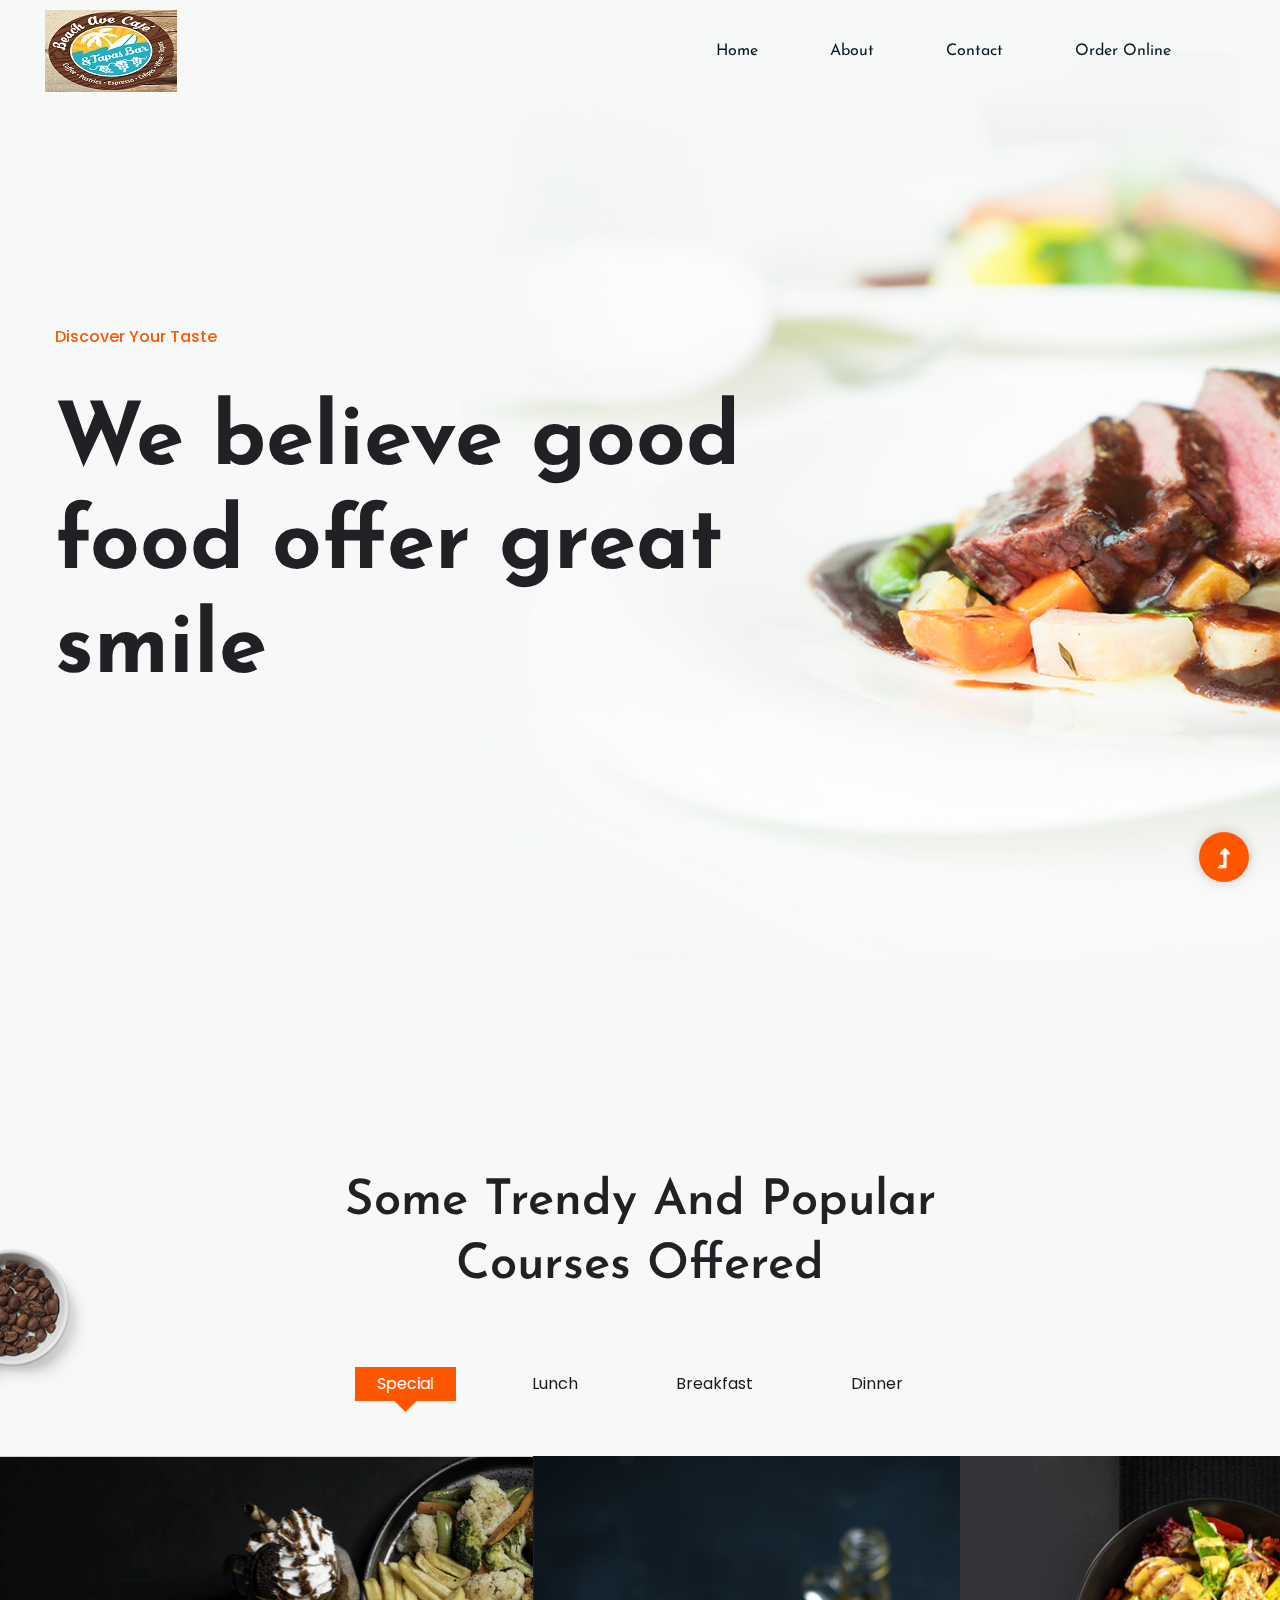
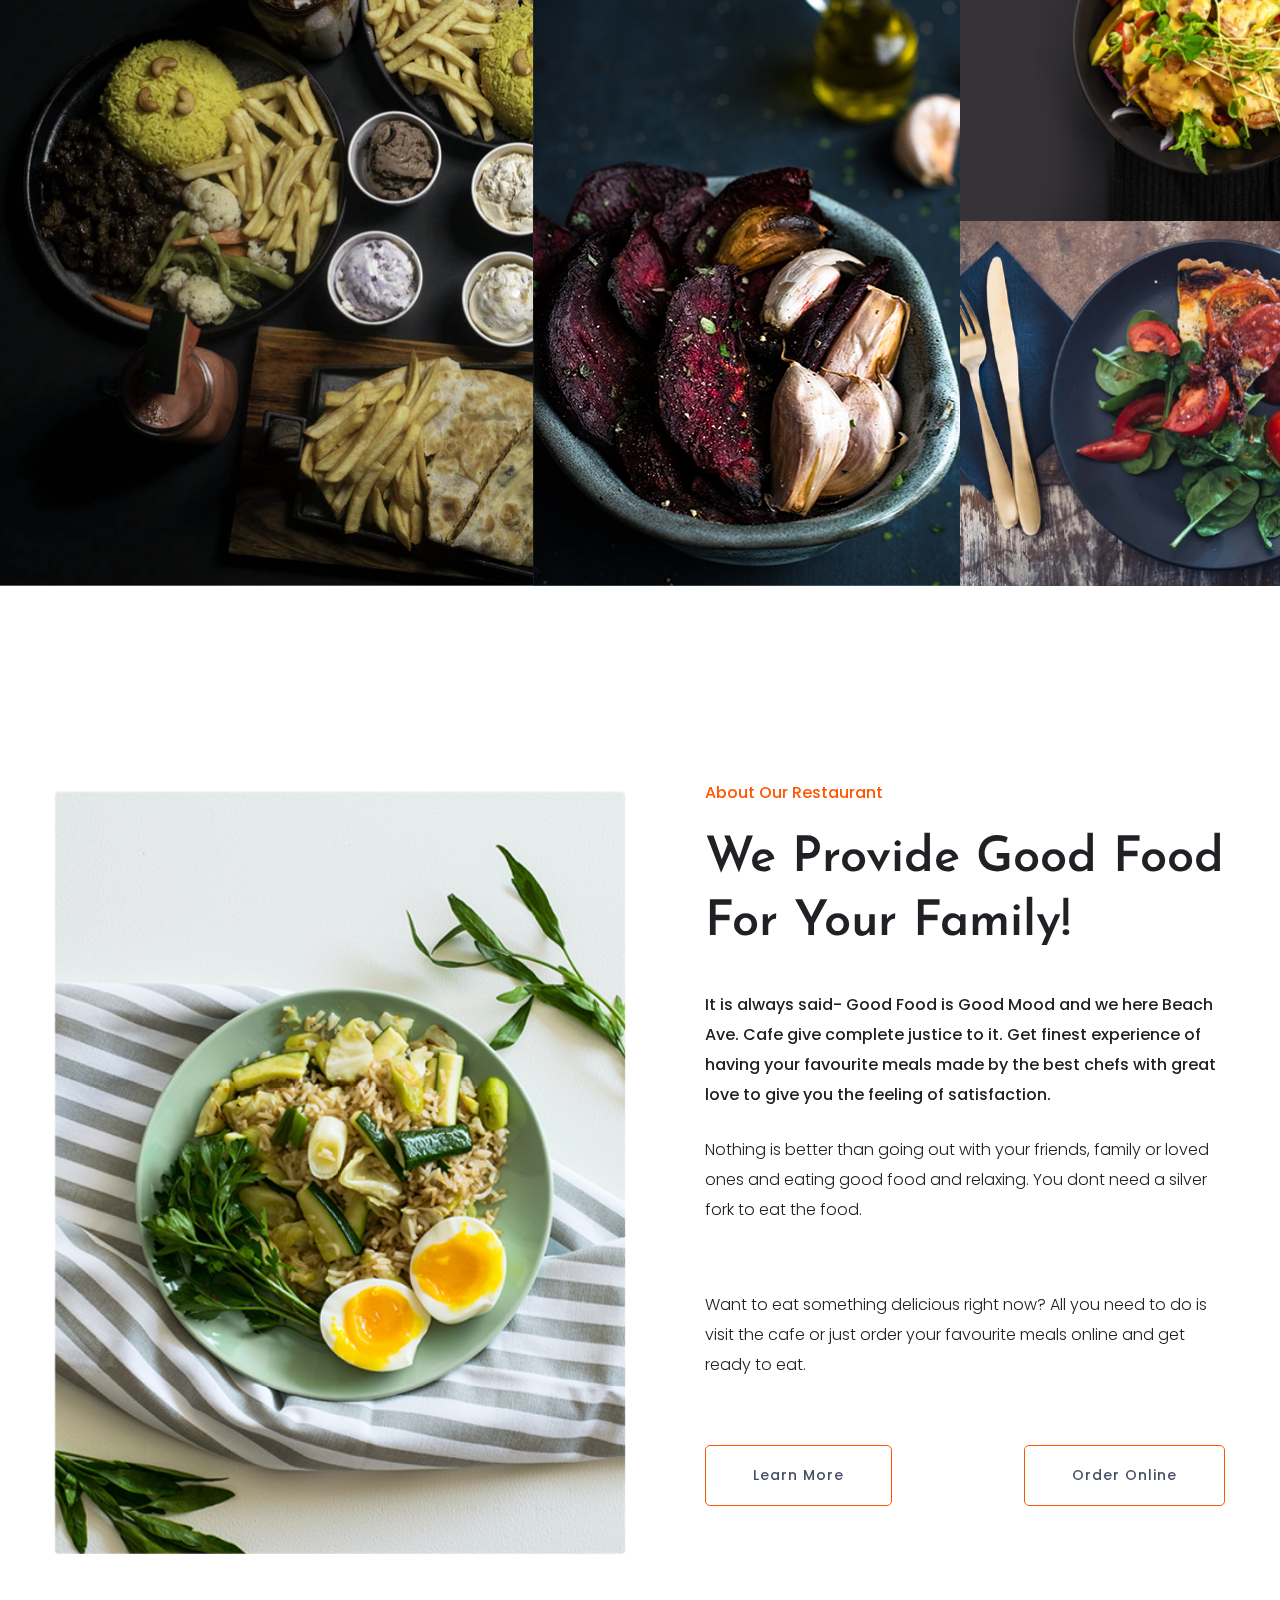
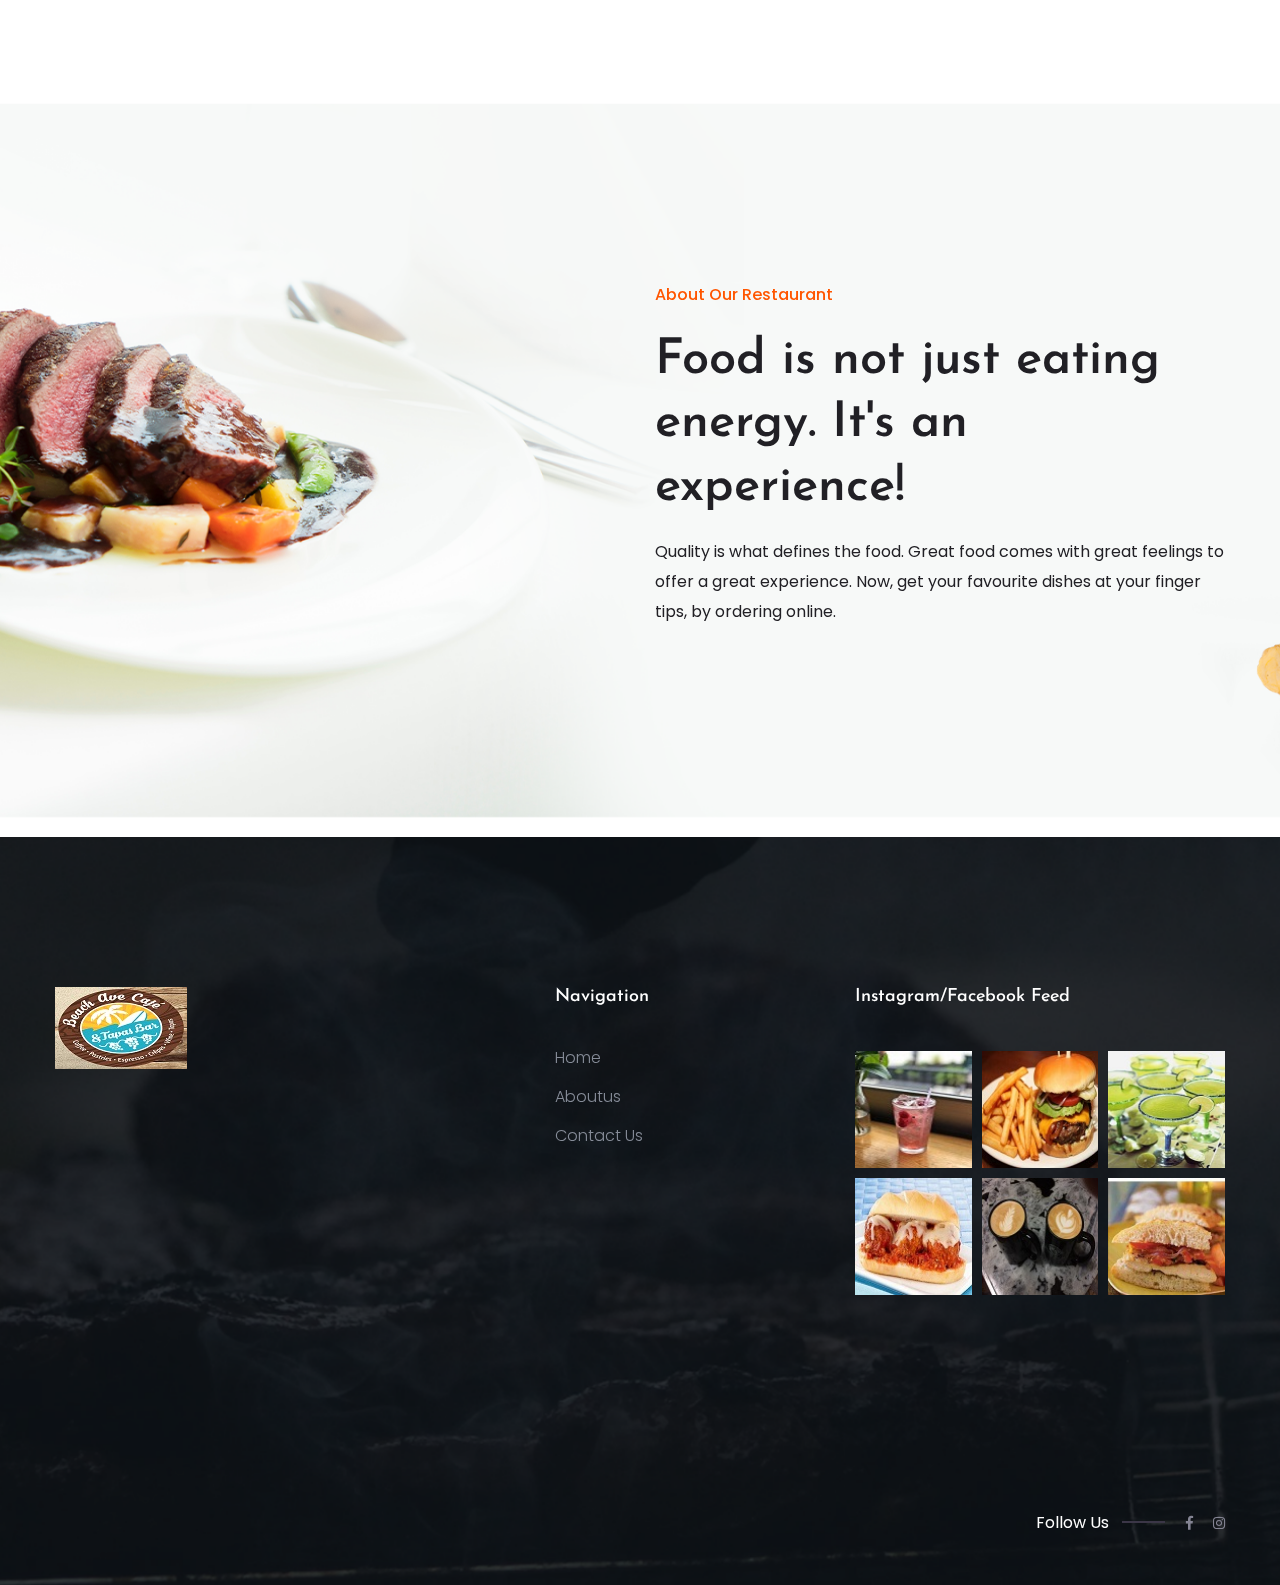
==== commit 542b867a: "project for home page redirection" ====
--- a/index.html
+++ b/index.html
@@ -57,11 +57,9 @@
                                                 <li><a href="index.html">Home</a></li>
                                                 <li><a href="about.html">About</a></li>
                                                 <li><a href="contact.html">Contact</a></li>
+                                                <li><a href="https://order.tbdine.com/beach-ave?src=3" target="_blank" class="button button1">Order Online</a><li>
                                             </ul>
                                         </nav>
-                                    </div>
-                                    <div class="header-right-btn f-right d-none d-lg-block ml-20">
-                                        <a href="https://order.tbdine.com/beach-ave?src=3" target="_blank" class="border-btn header-btn">Order Online</a>
                                     </div>
                                 </div>
                             </div>   
@@ -120,8 +118,11 @@
                         <div class="cl-xl-7 col-lg-8 col-md-10">
                             <!-- Section Tittle -->
                             <div class="section-tittle text-center mb-70">
-                                <span>Our Offered Menu</span>
+                                <!-- <span>Our Offered Menu</span> -->
+
+                              
                                 <h2>Some Trendy And  Popular Courses Offered</h2>
+
                             </div> 
                         </div>
                     </div>
@@ -149,7 +150,7 @@
                     <!-- card one -->
                     <div class="tab-pane fade show active" id="nav-home" role="tabpanel" aria-labelledby="nav-home-tab">
                         <div class="row no-gutters">
-                            <div class="col-lg-5 col-md-6 col-sm-6">
+                            <div class="col-lg-5 col-md-6 col-sm-offset-1 col-sm-1">
                                 <div class="gallery-box">
                                     <div class="single-gallery">
                                         <div class="gallery-img big-img" style="background-image: url(assets/img/gallery/gallery1.png);"></div>
@@ -157,12 +158,12 @@
                                             <span></span>
                                             <h4>Delicious Food</h4>
                                             <p></p>
-                                            <a href="#" class="btn order-btn">Order Now</a>
-                                        </div>
-                                    </div>
-                                </div>
-                            </div>
-                            <div class="col-lg-4 col-md-6 col-sm-6">
+                                            <a href="https://order.tbdine.com/beach-ave?src=3" class="btn order-btn">Order Now</a>
+                                        </div>
+                                    </div>
+                                </div>
+                            </div>
+                            <div class="col d-none d-xl-block col-lg-4 col-md-6 col-sm-6">
                                 <div class="gallery-box">
                                     <div class="single-gallery">
                                         <div class="gallery-img big-img" style="background-image: url(assets/img/gallery/gallery2.png);"></div>
@@ -170,12 +171,12 @@
                                             <span></span>
                                             <h4>Delicious Food</h4>
                                             <p></p>
-                                            <a href="#" class="btn order-btn">Order Now</a>
-                                        </div>
-                                    </div>
-                                </div>
-                            </div>
-                            <div class="col-lg-3 col-md-12">
+                                            <a href="https://order.tbdine.com/beach-ave?src=3" class="btn order-btn">Order Now</a>
+                                        </div>
+                                    </div>
+                                </div>
+                            </div>
+                            <div class="col d-none d-xl-block col-lg-3 col-md-12">
                                 <div class="row no-gutters">
                                     <div class="col-lg-12 col-md-6 col-sm-6">
                                         <div class="gallery-box">
@@ -185,7 +186,7 @@
                                                     <span></span>
                                                     <h4>Delicious Food</h4>
                                                     <p></p>
-                                                    <a href="#" class="btn order-btn">Order Now</a>
+                                                    <a href="https://order.tbdine.com/beach-ave?src=3" class="btn order-btn">Order Now</a>
                                                 </div>
                                             </div>
                                         </div>
@@ -198,7 +199,7 @@
                                                     <span></span>
                                                     <h4>Delicious Food</h4>
                                                     <p></p>
-                                                    <a href="#" class="btn order-btn">Order Now</a>
+                                                    <a href="https://order.tbdine.com/beach-ave?src=3" class="btn order-btn">Order Now</a>
                                                 </div>
                                             </div>
                                         </div>
@@ -218,7 +219,7 @@
                                             <span></span>
                                             <h4>Delicious Food</h4>
                                             <p></p>
-                                            <a href="#" class="btn order-btn">Order Now</a>
+                                            <a href="https://order.tbdine.com/beach-ave?src=3" class="btn order-btn">Order Now</a>
                                         </div>
                                     </div>
                                 </div>
@@ -231,7 +232,7 @@
                                             <span></span>
                                             <h4>Delicious Food</h4>
                                             <p></p>
-                                            <a href="#" class="btn order-btn">Order Now</a>
+                                            <a href="https://order.tbdine.com/beach-ave?src=3" class="btn order-btn">Order Now</a>
                                         </div>
                                     </div>
                                 </div>
@@ -246,7 +247,7 @@
                                                     <span></span>
                                                     <h4>Delicious Food</h4>
                                                     <p></p>
-                                                    <a href="#" class="btn order-btn">Order Now</a>
+                                                    <a href="https://order.tbdine.com/beach-ave?src=3" class="btn order-btn">Order Now</a>
                                                 </div>
                                             </div>
                                         </div>
@@ -259,7 +260,7 @@
                                                     <span></span>
                                                     <h4>Delicious Food</h4>
                                                     <p></p>
-                                                    <a href="#" class="btn order-btn">Order Now</a>
+                                                    <a href="https://order.tbdine.com/beach-ave?src=3" class="btn order-btn">Order Now</a>
                                                 </div>
                                             </div>
                                         </div>
@@ -418,6 +419,9 @@
                             <p  class="mb-65 pera-bottom">Nothing is better than going out with your friends, family or loved ones and eating good food and relaxing. You dont need a silver fork to eat the food.</p>
                             <p class="mb-65 pera-bottom">Want to eat something delicious right now? All you need to do is visit the cafe or just order your favourite meals online and get ready to eat.</p> 
                             <a href="about.html" class="border-btn">Learn More</a>
+                             <div class="header-right-btn f-right d-none d-lg-block ml-20">
+                                        <a href="https://order.tbdine.com/beach-ave?src=3" target="_blank" class="border-btn header-btn">Order Online</a>
+                                    </div>
                         </div>
                     </div>
                 </div>
@@ -520,7 +524,7 @@
                                 </div>
                             </div>
                         </div>
-                        <div class="col-xl-2 col-lg-2 col-md-5 col-sm-6">
+                        <!-- <div class="col-xl-2 col-lg-2 col-md-5 col-sm-6">
                             <div class="single-footer-caption mb-50">
                                 <div class="footer-tittle">
                                     <h4>Useful Links</h4>
@@ -532,7 +536,7 @@
                                     </ul>
                                 </div>
                             </div>
-                        </div>
+                        </div> -->
                         <!-- Instagram -->
                         <div class="col-xl-4 col-lg-4 col-md-5 col-sm-7">
                             <div class="single-footer-caption mb-50">
